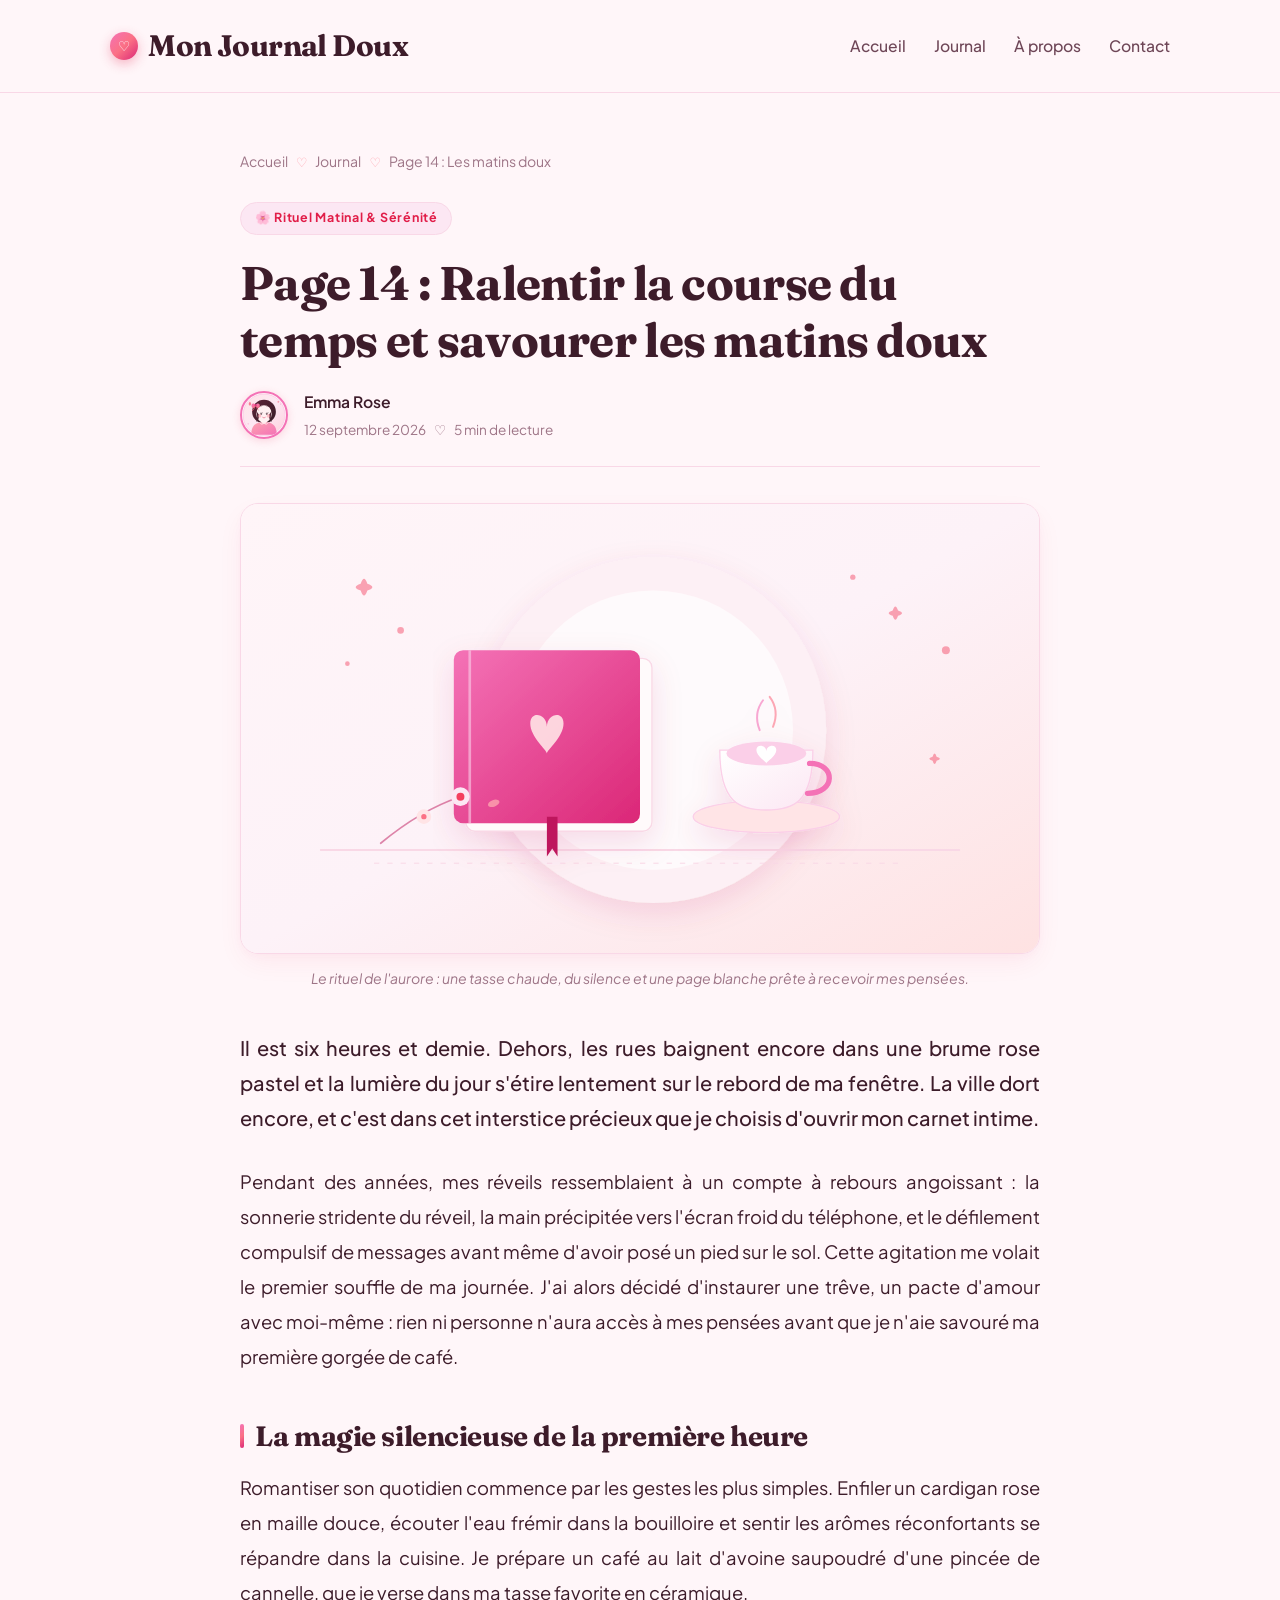
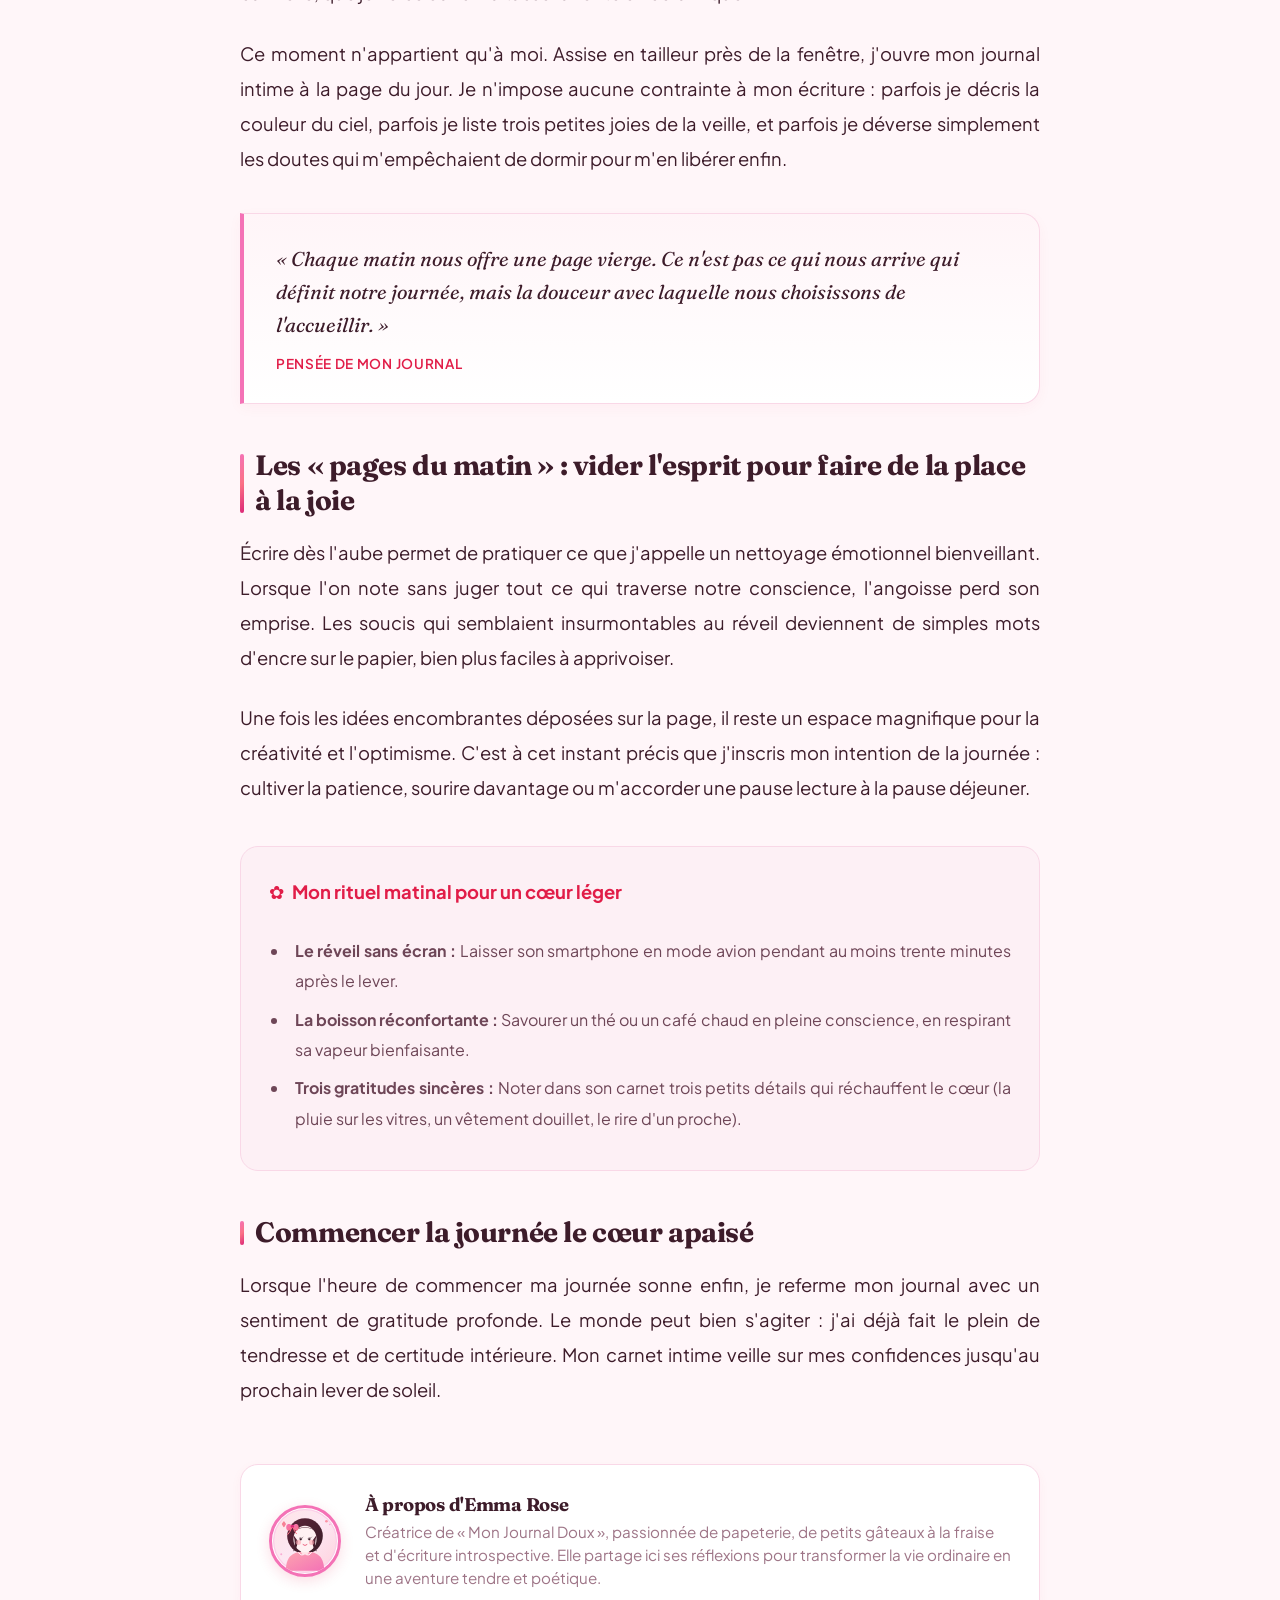
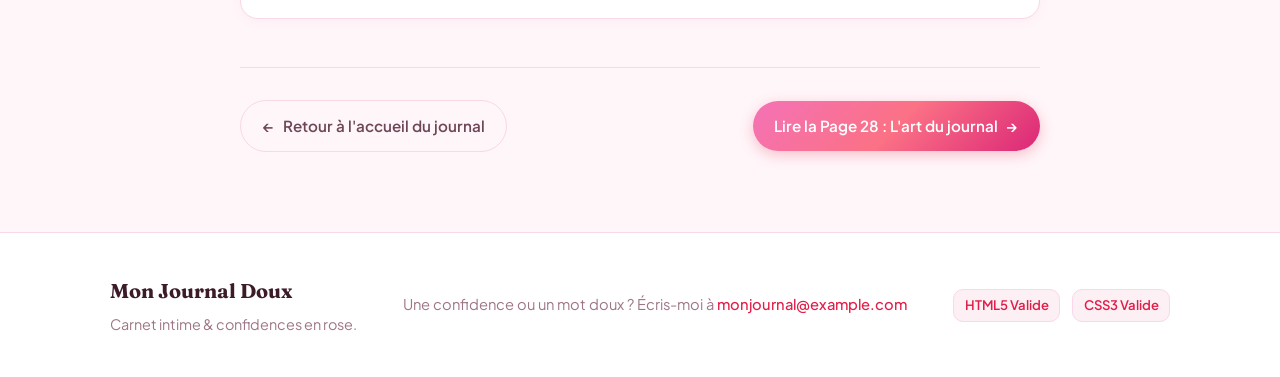
==== pages/article-1.html @ 56c9cb89 "projet-blog diaries" ====
<!DOCTYPE html>
<html lang="fr">

<head>
  <meta charset="UTF-8">
  <meta name="viewport" content="width=device-width, initial-scale=1.0">
  <meta name="description" content="Page 14 de Mon Journal Doux : savourer la quiétude du matin, préparer son latte chaud et prendre le temps d'écrire avant le réveil du monde.">
  <title>Page 14 : Ralentir la course du temps et savourer les matins doux – Mon Journal Doux</title>

  <!-- Google Fonts : Fraunces & Plus Jakarta Sans -->
  <link rel="preconnect" href="https://fonts.googleapis.com">
  <link rel="preconnect" href="https://fonts.gstatic.com" crossorigin>
  <link href="https://fonts.googleapis.com/css2?family=Fraunces:ital,opsz,wght@0,9..144,600;0,9..144,700;1,9..144,400&amp;family=Plus+Jakarta+Sans:wght@400;500;600;700&amp;display=swap" rel="stylesheet">

  <link rel="stylesheet" href="../style.css">
</head>

<body>
  <!-- En-tête -->
  <header class="site-header">
    <div class="header-container">
      <div class="brand">
        <span class="brand-heart" aria-hidden="true">♡</span>
        <p class="site-title"><a href="../index.html">Mon Journal Doux</a></p>
      </div>
      <nav aria-label="Navigation principale">
        <ul>
          <li><a href="../index.html">Accueil</a></li>
          <li><a href="../index.html#articles">Journal</a></li>
          <li><a href="../index.html#manifesto">À propos</a></li>
          <li><a href="../index.html#contact">Contact</a></li>
        </ul>
      </nav>
    </div>
  </header>

  <!-- Contenu de l'article -->
  <main>
    <article class="article-page">
      
      <!-- Fil d'Ariane -->
      <nav class="breadcrumbs" aria-label="Fil d'Ariane">
        <ol>
          <li><a href="../index.html">Accueil</a></li>
          <li><a href="../index.html#articles">Journal</a></li>
          <li aria-current="page">Page 14 : Les matins doux</li>
        </ol>
      </nav>

      <!-- En-tête de l'article -->
      <header class="article-header">
        <span class="article-category">🌸 Rituel Matinal &amp; Sérénité</span>
        <h1>Page 14 : Ralentir la course du temps et savourer les matins doux</h1>
        
        <div class="article-byline">
          <img src="../images/author.svg" alt="Portrait illustré d'Emma, auteure du journal" class="author-thumb" width="48" height="48">
          <div class="byline-info">
            <span class="author-name">Emma Rose</span>
            <div class="article-date-read">
              <time datetime="2026-09-12">12 septembre 2026</time>
              <span aria-hidden="true">♡</span>
              <span>5 min de lecture</span>
            </div>
          </div>
        </div>
      </header>

      <!-- Image mise en avant -->
      <figure class="article-figure">
        <img src="../images/minimalisme.svg" alt="Illustration chaleureuse et girly d'un carnet rose, tasse de café fumant et pétales de fleurs" width="1200" height="675">
        <figcaption>Le rituel de l'aurore : une tasse chaude, du silence et une page blanche prête à recevoir mes pensées.</figcaption>
      </figure>

      <!-- Corps du texte (Formaté en texte justifié avec césures) -->
      <div class="article-text">
        <p class="lead">
          Il est six heures et demie. Dehors, les rues baignent encore dans une brume rose pastel et la lumière du jour s'étire lentement sur le rebord de ma fenêtre. La ville dort encore, et c'est dans cet interstice précieux que je choisis d'ouvrir mon carnet intime.
        </p>

        <p>
          Pendant des années, mes réveils ressemblaient à un compte à rebours angoissant : la sonnerie stridente du réveil, la main précipitée vers l'écran froid du téléphone, et le défilement compulsif de messages avant même d'avoir posé un pied sur le sol. Cette agitation me volait le premier souffle de ma journée. J'ai alors décidé d'instaurer une trêve, un pacte d'amour avec moi-même : rien ni personne n'aura accès à mes pensées avant que je n'aie savouré ma première gorgée de café.
        </p>

        <h2>La magie silencieuse de la première heure</h2>
        <p>
          Romantiser son quotidien commence par les gestes les plus simples. Enfiler un cardigan rose en maille douce, écouter l'eau frémir dans la bouilloire et sentir les arômes réconfortants se répandre dans la cuisine. Je prépare un café au lait d'avoine saupoudré d'une pincée de cannelle, que je verse dans ma tasse favorite en céramique.
        </p>
        <p>
          Ce moment n'appartient qu'à moi. Assise en tailleur près de la fenêtre, j'ouvre mon journal intime à la page du jour. Je n'impose aucune contrainte à mon écriture : parfois je décris la couleur du ciel, parfois je liste trois petites joies de la veille, et parfois je déverse simplement les doutes qui m'empêchaient de dormir pour m'en libérer enfin.
        </p>

        <blockquote>
          <p>« Chaque matin nous offre une page vierge. Ce n'est pas ce qui nous arrive qui définit notre journée, mais la douceur avec laquelle nous choisissons de l'accueillir. »</p>
          <cite>Pensée de mon journal</cite>
        </blockquote>

        <h2>Les « pages du matin » : vider l'esprit pour faire de la place à la joie</h2>
        <p>
          Écrire dès l'aube permet de pratiquer ce que j'appelle un nettoyage émotionnel bienveillant. Lorsque l'on note sans juger tout ce qui traverse notre conscience, l'angoisse perd son emprise. Les soucis qui semblaient insurmontables au réveil deviennent de simples mots d'encre sur le papier, bien plus faciles à apprivoiser.
        </p>
        <p>
          Une fois les idées encombrantes déposées sur la page, il reste un espace magnifique pour la créativité et l'optimisme. C'est à cet instant précis que j'inscris mon intention de la journée : cultiver la patience, sourire davantage ou m'accorder une pause lecture à la pause déjeuner.
        </p>

        <!-- Encart mémo : Mon petit rituel -->
        <div class="callout-box">
          <p class="callout-title">
            <span aria-hidden="true">✿</span> Mon rituel matinal pour un cœur léger
          </p>
          <ul>
            <li><strong>Le réveil sans écran :</strong> Laisser son smartphone en mode avion pendant au moins trente minutes après le lever.</li>
            <li><strong>La boisson réconfortante :</strong> Savourer un thé ou un café chaud en pleine conscience, en respirant sa vapeur bienfaisante.</li>
            <li><strong>Trois gratitudes sincères :</strong> Noter dans son carnet trois petits détails qui réchauffent le cœur (la pluie sur les vitres, un vêtement douillet, le rire d'un proche).</li>
          </ul>
        </div>

        <h2>Commencer la journée le cœur apaisé</h2>
        <p>
          Lorsque l'heure de commencer ma journée sonne enfin, je referme mon journal avec un sentiment de gratitude profonde. Le monde peut bien s'agiter : j'ai déjà fait le plein de tendresse et de certitude intérieure. Mon carnet intime veille sur mes confidences jusqu'au prochain lever de soleil.
        </p>
      </div>

      <!-- Carte auteur -->
      <div class="author-card">
        <img src="../images/author.svg" alt="Emma Rose" class="author-card-avatar" width="72" height="72">
        <div class="author-card-info">
          <h3>À propos d'Emma Rose</h3>
          <p>Créatrice de « Mon Journal Doux », passionnée de papeterie, de petits gâteaux à la fraise et d'écriture introspective. Elle partage ici ses réflexions pour transformer la vie ordinaire en une aventure tendre et poétique.</p>
        </div>
      </div>

      <!-- Navigation entre articles -->
      <nav class="article-nav" aria-label="Navigation entre articles">
        <a href="../index.html" class="nav-button nav-button-outline">
          <span aria-hidden="true">←</span>
          <span>Retour à l'accueil du journal</span>
        </a>
        <a href="article-2.html" class="nav-button nav-button-primary">
          <span>Lire la Page 28 : L'art du journal</span>
          <span aria-hidden="true">→</span>
        </a>
      </nav>

    </article>
  </main>

  <!-- Pied de page -->
  <footer class="site-footer">
    <div class="footer-container">
      <div class="footer-brand">
        <p class="footer-title">Mon Journal Doux</p>
        <p class="footer-desc">Carnet intime &amp; confidences en rose.</p>
      </div>
      <div class="footer-contact">
        <p>Une confidence ou un mot doux ? Écris-moi à <a href="mailto:monjournal@example.com">monjournal@example.com</a></p>
      </div>
      <div class="footer-badges">
        <span class="w3c-badge">HTML5 Valide</span>
        <span class="w3c-badge">CSS3 Valide</span>
      </div>
    </div>
  </footer>
</body>

</html>
---- style.css ----
/* ==========================================================================
   Mon Journal Doux – Blog & Carnet Intime Girly (Édition Pink & Coquette)
   Feuille de styles principale - Conforme W3C & Responsive Design
   ========================================================================== */

/* ===== Variables globales : Palette Girly & Nuances de Rose ===== */
:root {
  /* Nuances de rose féeriques et chaleureuses */
  --bg-primary: #fff6f9;         /* Lait fraise crémeux / rose poudré ultra-doux */
  --bg-surface: #ffffff;         /* Blanc pur soyeux */
  --bg-subtle: #fdf0f5;          /* Rose pastel pour encarts et fonds doux */
  --bg-hover: #fff1f5;
  
  --ink-primary: #3d1c2a;        /* Rose cacao profond & chaleureux (contraste optimal) */
  --ink-secondary: #6e4657;      /* Bois de rose feutré pour la lecture */
  --ink-muted: #9e7587;          /* Teinte poudrée pour les dates et métadonnées */

  --accent-pink: #ec4899;        /* Rose bonbon lumineux */
  --accent-rose: #e11d48;        /* Rose framboise raffiné */
  --accent-soft-pink: #f472b6;   /* Rose pastel vif */
  --accent-blush: #fce7f3;       /* Blush poudré pour badges et tags */
  --accent-candy: #fda4af;       /* Pêche rosée délicate */
  --accent-berry: #be185d;       /* Rose cerise profond */

  --border-light: #f9d8e7;       /* Bordure rose pastel délicate */
  --border-focus: #f472b6;       /* Bordure de focus accessible */

  /* Dégradés Girly signature */
  --gradient-accent: linear-gradient(135deg, #f472b6 0%, #fb7185 50%, #db2777 100%);
  --gradient-badge: linear-gradient(135deg, #fff1f2 0%, #fdf2f8 50%, #fce7f3 100%);
  --gradient-quote: linear-gradient(180deg, #fff5f8 0%, #ffffff 100%);

  /* Typographie (Google Fonts) */
  --font-title: "Fraunces", Georgia, "Times New Roman", serif;
  --font-body: "Plus Jakarta Sans", system-ui, -apple-system, "Segoe UI", Roboto, sans-serif;

  /* Formes et rondeurs douces */
  --radius-sm: 10px;
  --radius-md: 18px;
  --radius-lg: 24px;
  --radius-full: 9999px;

  /* Ombres rosées réconfortantes */
  --shadow-sm: 0 3px 12px rgba(225, 29, 72, 0.04);
  --shadow-card: 0 10px 28px -4px rgba(225, 29, 72, 0.07), 0 3px 10px -2px rgba(236, 72, 153, 0.04);
  --shadow-hover: 0 18px 38px -6px rgba(225, 29, 72, 0.14), 0 6px 16px -2px rgba(236, 72, 153, 0.08);

  /* Transitions */
  --transition-fast: 0.2s ease;
  --transition-smooth: 0.3s cubic-bezier(0.16, 1, 0.3, 1);
}

/* ===== Réinitialisation moderne ===== */
*,
*::before,
*::after {
  box-sizing: border-box;
  margin: 0;
  padding: 0;
}

html {
  scroll-behavior: smooth;
  -webkit-text-size-adjust: 100%;
}

body {
  background-color: var(--bg-primary);
  color: var(--ink-secondary);
  font-family: var(--font-body);
  font-size: 1.0625rem;
  line-height: 1.75;
  font-weight: 400;
  min-height: 100vh;
  display: flex;
  flex-direction: column;
}

img {
  max-width: 100%;
  height: auto;
  display: block;
}

a {
  color: var(--accent-rose);
  text-decoration: none;
  transition: color var(--transition-fast), border-color var(--transition-fast);
}

a:hover {
  color: var(--accent-berry);
}

a:focus-visible,
button:focus-visible {
  outline: 3px solid var(--border-focus);
  outline-offset: 3px;
  border-radius: 6px;
}

h1,
h2,
h3,
h4 {
  color: var(--ink-primary);
  font-family: var(--font-title);
  font-weight: 700;
  line-height: 1.25;
  letter-spacing: -0.015em;
}

/* ===== En-tête du site (Girly & Coquet) ===== */
.site-header {
  background: rgba(255, 246, 249, 0.94);
  backdrop-filter: blur(10px);
  -webkit-backdrop-filter: blur(10px);
  border-bottom: 1px solid var(--border-light);
  position: sticky;
  top: 0;
  z-index: 100;
  transition: background-color var(--transition-fast);
}

.header-container {
  max-width: 1140px;
  margin: 0 auto;
  padding: 1.25rem 1.25rem;
  display: flex;
  flex-wrap: wrap;
  align-items: center;
  justify-content: space-between;
  gap: 1rem;
}

.brand {
  display: flex;
  align-items: center;
  gap: 0.65rem;
  text-decoration: none;
}

.brand-heart {
  display: inline-flex;
  align-items: center;
  justify-content: center;
  width: 28px;
  height: 28px;
  border-radius: var(--radius-full);
  background: var(--gradient-accent);
  color: #ffffff;
  font-size: 0.85rem;
  box-shadow: 0 4px 12px rgba(225, 29, 72, 0.3);
}

.site-title {
  font-family: var(--font-title);
  font-size: 1.65rem;
  font-weight: 700;
  color: var(--ink-primary);
  letter-spacing: -0.02em;
}

.site-title a {
  color: var(--ink-primary);
  text-decoration: none;
}

.site-header nav ul {
  list-style: none;
  display: flex;
  align-items: center;
  gap: 1.75rem;
}

.site-header nav a {
  color: var(--ink-secondary);
  font-size: 0.98rem;
  font-weight: 500;
  padding: 0.35rem 0;
  position: relative;
  transition: color var(--transition-fast);
}

.site-header nav a::after {
  content: "";
  position: absolute;
  bottom: 0;
  left: 0;
  width: 0;
  height: 2px;
  background: var(--gradient-accent);
  border-radius: 2px;
  transition: width var(--transition-smooth);
}

.site-header nav a:hover {
  color: var(--accent-rose);
}

.site-header nav a:hover::after,
.site-header nav a.active::after {
  width: 100%;
}

.site-header nav a.active {
  color: var(--accent-rose);
  font-weight: 600;
}

/* ===== Conteneur principal ===== */
main {
  flex: 1;
  max-width: 1140px;
  width: 100%;
  margin: 0 auto;
  padding: 2.5rem 1.25rem 4rem;
}

/* ===== Section Hero / Intro (Journal intime) ===== */
.intro {
  max-width: 48rem;
  margin: 0 auto 3.5rem 0;
}

.intro-tag {
  display: inline-flex;
  align-items: center;
  gap: 0.45rem;
  background: var(--gradient-badge);
  border: 1px solid var(--border-light);
  color: var(--accent-rose);
  font-size: 0.82rem;
  font-weight: 600;
  letter-spacing: 0.06em;
  padding: 0.35rem 0.95rem;
  border-radius: var(--radius-full);
  margin-bottom: 1.25rem;
}

.intro h1 {
  font-size: clamp(2.2rem, 4.6vw, 3.4rem);
  color: var(--ink-primary);
  margin-bottom: 1.1rem;
  line-height: 1.18;
}

.intro p {
  color: var(--ink-secondary);
  font-size: clamp(1.05rem, 2vw, 1.25rem);
  line-height: 1.65;
  max-width: 42rem;
}

/* ===== Section Liste d'articles (Grille responsive) ===== */
.section-header {
  display: flex;
  align-items: baseline;
  justify-content: space-between;
  border-bottom: 1px solid var(--border-light);
  padding-bottom: 0.85rem;
  margin-bottom: 2.25rem;
}

.section-header h2 {
  font-size: 1.45rem;
  color: var(--ink-primary);
}

.section-count {
  font-size: 0.9rem;
  color: var(--ink-muted);
  font-weight: 500;
}

/* Grille mobile (1 colonne par défaut) */
.articles-grid {
  display: grid;
  grid-template-columns: 1fr;
  gap: 2.25rem;
}

/* Carte de journal intime */
.card {
  background: var(--bg-surface);
  border: 1px solid var(--border-light);
  border-radius: var(--radius-md);
  overflow: hidden;
  box-shadow: var(--shadow-card);
  display: flex;
  flex-direction: column;
  transition: transform var(--transition-smooth), box-shadow var(--transition-smooth), border-color var(--transition-smooth);
}

.card:hover {
  transform: translateY(-5px);
  box-shadow: var(--shadow-hover);
  border-color: #f472b6;
}

.card-media {
  position: relative;
  overflow: hidden;
  background: var(--bg-subtle);
}

.card-media img {
  width: 100%;
  aspect-ratio: 16 / 9;
  object-fit: cover;
  transition: transform 0.5s ease;
}

.card:hover .card-media img {
  transform: scale(1.03);
}

.card-badge {
  position: absolute;
  top: 1rem;
  left: 1rem;
  background: rgba(255, 255, 255, 0.94);
  backdrop-filter: blur(6px);
  -webkit-backdrop-filter: blur(6px);
  color: var(--accent-rose);
  border: 1px solid var(--border-light);
  font-size: 0.75rem;
  font-weight: 700;
  letter-spacing: 0.05em;
  padding: 0.28rem 0.75rem;
  border-radius: var(--radius-full);
  box-shadow: 0 2px 8px rgba(225, 29, 72, 0.08);
}

.card-body {
  padding: 1.6rem;
  display: flex;
  flex-direction: column;
  flex: 1;
}

.card-meta {
  display: flex;
  align-items: center;
  gap: 0.75rem;
  font-size: 0.85rem;
  color: var(--ink-muted);
  margin-bottom: 0.85rem;
}

.meta-separator {
  color: var(--accent-candy);
}

.card-title {
  font-size: 1.35rem;
  margin-bottom: 0.75rem;
  line-height: 1.3;
}

.card-title a {
  color: var(--ink-primary);
  text-decoration: none;
}

.card-title a:hover {
  color: var(--accent-rose);
}

.card-excerpt {
  color: var(--ink-secondary);
  font-size: 0.98rem;
  line-height: 1.65;
  margin-bottom: 1.5rem;
}

.card-footer {
  margin-top: auto;
  padding-top: 1rem;
  border-top: 1px dashed var(--border-light);
  display: flex;
  align-items: center;
  justify-content: space-between;
}

.read-more {
  display: inline-flex;
  align-items: center;
  gap: 0.45rem;
  font-weight: 600;
  font-size: 0.95rem;
  color: var(--accent-rose);
  text-decoration: none;
}

.read-more-arrow {
  display: inline-block;
  transition: transform var(--transition-smooth);
}

.card:hover .read-more-arrow {
  transform: translateX(5px);
}

.read-more:hover {
  color: var(--accent-berry);
}

/* ===== Encart "Philosophie du journal intime" ===== */
.blog-manifesto {
  margin-top: 4.5rem;
  padding: 2.5rem;
  background: var(--gradient-badge);
  border: 1px solid var(--border-light);
  border-radius: var(--radius-lg);
  box-shadow: var(--shadow-sm);
  position: relative;
  overflow: hidden;
}

.blog-manifesto::before {
  content: "♡";
  position: absolute;
  top: -15px;
  right: 15px;
  font-size: 7rem;
  color: var(--accent-pink);
  opacity: 0.08;
  pointer-events: none;
}

.manifesto-content {
  max-width: 44rem;
}

.manifesto-title {
  font-size: 1.5rem;
  color: var(--ink-primary);
  margin-bottom: 0.75rem;
  display: flex;
  align-items: center;
  gap: 0.5rem;
}

.manifesto-text {
  font-size: 1.05rem;
  color: var(--ink-secondary);
  line-height: 1.7;
}

/* ==========================================================================
   Page d'Article / Entrée de Journal (Contrainte : TEXTE JUSTIFIÉ, IMAGES)
   ========================================================================== */

.article-page {
  max-width: 780px;
  margin: 0 auto;
}

/* Fil d'ariane */
.breadcrumbs {
  margin-bottom: 1.75rem;
}

.breadcrumbs ol {
  list-style: none;
  display: flex;
  flex-wrap: wrap;
  align-items: center;
  gap: 0.5rem;
  font-size: 0.88rem;
  color: var(--ink-muted);
}

.breadcrumbs a {
  color: var(--ink-muted);
}

.breadcrumbs a:hover {
  color: var(--accent-rose);
}

.breadcrumbs li + li::before {
  content: "♡";
  margin-right: 0.5rem;
  color: var(--accent-candy);
  font-size: 0.8rem;
}

/* En-tête de l'entrée de journal */
.article-header {
  margin-bottom: 2.25rem;
}

.article-category {
  display: inline-block;
  background: var(--accent-blush);
  color: var(--accent-rose);
  border: 1px solid var(--border-light);
  font-size: 0.78rem;
  font-weight: 700;
  letter-spacing: 0.06em;
  padding: 0.3rem 0.85rem;
  border-radius: var(--radius-full);
  margin-bottom: 1.25rem;
}

.article-header h1 {
  font-size: clamp(2.1rem, 4.2vw, 2.95rem);
  color: var(--ink-primary);
  line-height: 1.2;
  margin-bottom: 1.25rem;
}

.article-byline {
  display: flex;
  align-items: center;
  gap: 1rem;
  padding-bottom: 1.5rem;
  border-bottom: 1px solid var(--border-light);
}

.author-thumb {
  width: 48px;
  height: 48px;
  border-radius: var(--radius-full);
  border: 2px solid var(--accent-soft-pink);
  flex-shrink: 0;
  box-shadow: 0 2px 8px rgba(225, 29, 72, 0.15);
}

.byline-info {
  display: flex;
  flex-direction: column;
  gap: 0.15rem;
}

.author-name {
  font-weight: 600;
  font-size: 0.98rem;
  color: var(--ink-primary);
}

.article-date-read {
  font-size: 0.85rem;
  color: var(--ink-muted);
  display: flex;
  flex-wrap: wrap;
  gap: 0.5rem;
}

/* Image principale de l'article */
.article-figure {
  margin: 0 0 2.5rem;
}

.article-figure img {
  width: 100%;
  border-radius: var(--radius-md);
  box-shadow: var(--shadow-card);
  border: 1px solid var(--border-light);
}

.article-figure figcaption {
  font-size: 0.88rem;
  color: var(--ink-muted);
  font-style: italic;
  margin-top: 0.75rem;
  text-align: center;
}

/* ==========================================================================
   Corps du texte (Contrainte : TEXTE JUSTIFIÉ, HYPHÉNES)
   ========================================================================== */
.article-text {
  text-align: justify;
  text-justify: inter-word;
  hyphens: auto;
  -webkit-hyphens: auto;
  font-size: 1.125rem;
  line-height: 1.85;
  color: var(--ink-primary);
}

.article-text p {
  margin-bottom: 1.6rem;
}

.article-text .lead {
  font-size: 1.25rem;
  line-height: 1.75;
  color: var(--ink-primary);
  font-weight: 500;
  margin-bottom: 1.85rem;
}

.article-text h2 {
  font-size: 1.75rem;
  color: var(--ink-primary);
  margin-top: 2.75rem;
  margin-bottom: 1.1rem;
  text-align: left;
  position: relative;
  padding-left: 0.95rem;
}

.article-text h2::before {
  content: "";
  position: absolute;
  left: 0;
  top: 0.2em;
  bottom: 0.2em;
  width: 4px;
  background: var(--gradient-accent);
  border-radius: 4px;
}

.article-text h3 {
  font-size: 1.35rem;
  color: var(--accent-rose);
  margin-top: 2rem;
  margin-bottom: 0.85rem;
  text-align: left;
}

/* Citation stylisée (Confidences du carnet) */
.article-text blockquote {
  margin: 2.25rem 0;
  padding: 1.75rem 2rem;
  background: var(--gradient-quote);
  border-left: 4px solid var(--accent-soft-pink);
  border-right: 1px solid var(--border-light);
  border-top: 1px solid var(--border-light);
  border-bottom: 1px solid var(--border-light);
  border-radius: 0 var(--radius-md) var(--radius-md) 0;
  color: var(--ink-primary);
  font-family: var(--font-title);
  font-style: italic;
  font-size: 1.25rem;
  line-height: 1.65;
  position: relative;
  box-shadow: 0 4px 14px rgba(225, 29, 72, 0.04);
}

.article-text blockquote p {
  margin: 0;
  text-align: left;
}

.article-text blockquote cite {
  display: block;
  font-family: var(--font-body);
  font-style: normal;
  font-size: 0.85rem;
  font-weight: 600;
  color: var(--accent-rose);
  margin-top: 0.75rem;
  letter-spacing: 0.05em;
  text-transform: uppercase;
}

/* Listes dans le texte */
.article-text ul,
.article-text ol {
  margin: 1.25rem 0 1.75rem 1.75rem;
}

.article-text li {
  margin-bottom: 0.65rem;
  padding-left: 0.35rem;
}

/* Encart rituel / Le conseil de mon carnet */
.callout-box {
  background: var(--bg-subtle);
  border: 1px solid var(--border-light);
  border-radius: var(--radius-md);
  padding: 1.75rem;
  margin: 2.5rem 0;
  position: relative;
}

.callout-title {
  font-size: 1.15rem;
  color: var(--accent-rose);
  font-weight: 700;
  margin-bottom: 0.85rem;
  display: flex;
  align-items: center;
  gap: 0.5rem;
}

.callout-box ul {
  margin: 0 0 0 1.25rem;
}

.callout-box li {
  font-size: 1rem;
  margin-bottom: 0.5rem;
  color: var(--ink-secondary);
}

/* Carte auteur de fin d'article */
.author-card {
  margin-top: 3.5rem;
  padding: 1.75rem;
  background: var(--bg-surface);
  border: 1px solid var(--border-light);
  border-radius: var(--radius-md);
  display: flex;
  align-items: center;
  gap: 1.5rem;
  box-shadow: var(--shadow-sm);
}

.author-card-avatar {
  width: 72px;
  height: 72px;
  border-radius: var(--radius-full);
  border: 3px solid var(--accent-soft-pink);
  flex-shrink: 0;
  box-shadow: 0 4px 14px rgba(225, 29, 72, 0.15);
}

.author-card-info h3 {
  font-size: 1.15rem;
  margin-bottom: 0.35rem;
}

.author-card-info p {
  font-size: 0.95rem;
  color: var(--ink-muted);
  line-height: 1.5;
  margin: 0;
}

/* Navigation entre articles */
.article-nav {
  margin-top: 3rem;
  padding-top: 2rem;
  border-top: 1px solid var(--border-light);
  display: flex;
  flex-wrap: wrap;
  justify-content: space-between;
  align-items: center;
  gap: 1rem;
}

.nav-button {
  display: inline-flex;
  align-items: center;
  gap: 0.5rem;
  padding: 0.75rem 1.35rem;
  border-radius: var(--radius-full);
  font-size: 0.95rem;
  font-weight: 600;
  transition: all var(--transition-fast);
}

.nav-button-primary {
  background: var(--gradient-accent);
  color: #ffffff;
  box-shadow: 0 4px 14px rgba(225, 29, 72, 0.25);
}

.nav-button-primary:hover {
  color: #ffffff;
  transform: translateY(-2px);
  box-shadow: 0 6px 20px rgba(225, 29, 72, 0.35);
}

.nav-button-outline {
  background: transparent;
  color: var(--ink-secondary);
  border: 1px solid var(--border-light);
}

.nav-button-outline:hover {
  background: var(--bg-subtle);
  color: var(--accent-rose);
  border-color: #f472b6;
}

/* ===== Pied de page ===== */
.site-footer {
  background: var(--bg-surface);
  border-top: 1px solid var(--border-light);
  margin-top: auto;
}

.footer-container {
  max-width: 1140px;
  margin: 0 auto;
  padding: 2.5rem 1.25rem;
  display: flex;
  flex-wrap: wrap;
  justify-content: space-between;
  align-items: center;
  gap: 1.5rem;
}

.footer-brand {
  display: flex;
  flex-direction: column;
  gap: 0.25rem;
}

.footer-title {
  font-family: var(--font-title);
  font-size: 1.25rem;
  font-weight: 700;
  color: var(--ink-primary);
}

.footer-desc {
  font-size: 0.9rem;
  color: var(--ink-muted);
}

.footer-contact {
  font-size: 0.92rem;
  color: var(--ink-muted);
}

.footer-contact a {
  color: var(--accent-rose);
  font-weight: 500;
}

.footer-contact a:hover {
  text-decoration: underline;
}

.footer-badges {
  font-size: 0.82rem;
  color: var(--ink-muted);
  display: flex;
  gap: 0.75rem;
}

.w3c-badge {
  display: inline-flex;
  align-items: center;
  gap: 0.35rem;
  padding: 0.25rem 0.65rem;
  border: 1px solid var(--border-light);
  border-radius: var(--radius-sm);
  background: var(--bg-subtle);
  color: var(--accent-rose);
  font-weight: 600;
}

/* ==========================================================================
   Responsive Design (Contrainte : Mobile, Tablette, Desktop obligatoires)
   ========================================================================== */

/* ===== Paliers Tablette : 600px et plus ===== */
@media (min-width: 600px) {
  .header-container,
  main,
  .footer-container {
    padding-left: 2rem;
    padding-right: 2rem;
  }

  /* Grille à 2 colonnes sur tablette */
  .articles-grid {
    grid-template-columns: repeat(2, 1fr);
    gap: 2rem;
  }

  .site-title {
    font-size: 1.85rem;
  }

  .blog-manifesto {
    padding: 3rem;
  }
}

/* ===== Paliers Desktop : 1024px et plus ===== */
@media (min-width: 1024px) {
  .header-container,
  main,
  .footer-container {
    padding-left: 2.5rem;
    padding-right: 2.5rem;
  }

  main {
    padding-top: 3.5rem;
    padding-bottom: 5rem;
  }

  /* Grille à 3 colonnes sur grand écran */
  .articles-grid {
    grid-template-columns: repeat(3, 1fr);
    gap: 2.25rem;
  }

  .card-title {
    font-size: 1.45rem;
  }

  .article-page {
    max-width: 800px;
  }

  .article-text {
    font-size: 1.15rem;
    line-height: 1.9;
  }
}

/* ===== Préférence de réduction des animations ===== */
@media (prefers-reduced-motion: reduce) {
  *,
  *::before,
  *::after {
    animation-duration: 0.01ms !important;
    animation-iteration-count: 1 !important;
    transition-duration: 0.01ms !important;
    scroll-behavior: auto !important;
  }
}
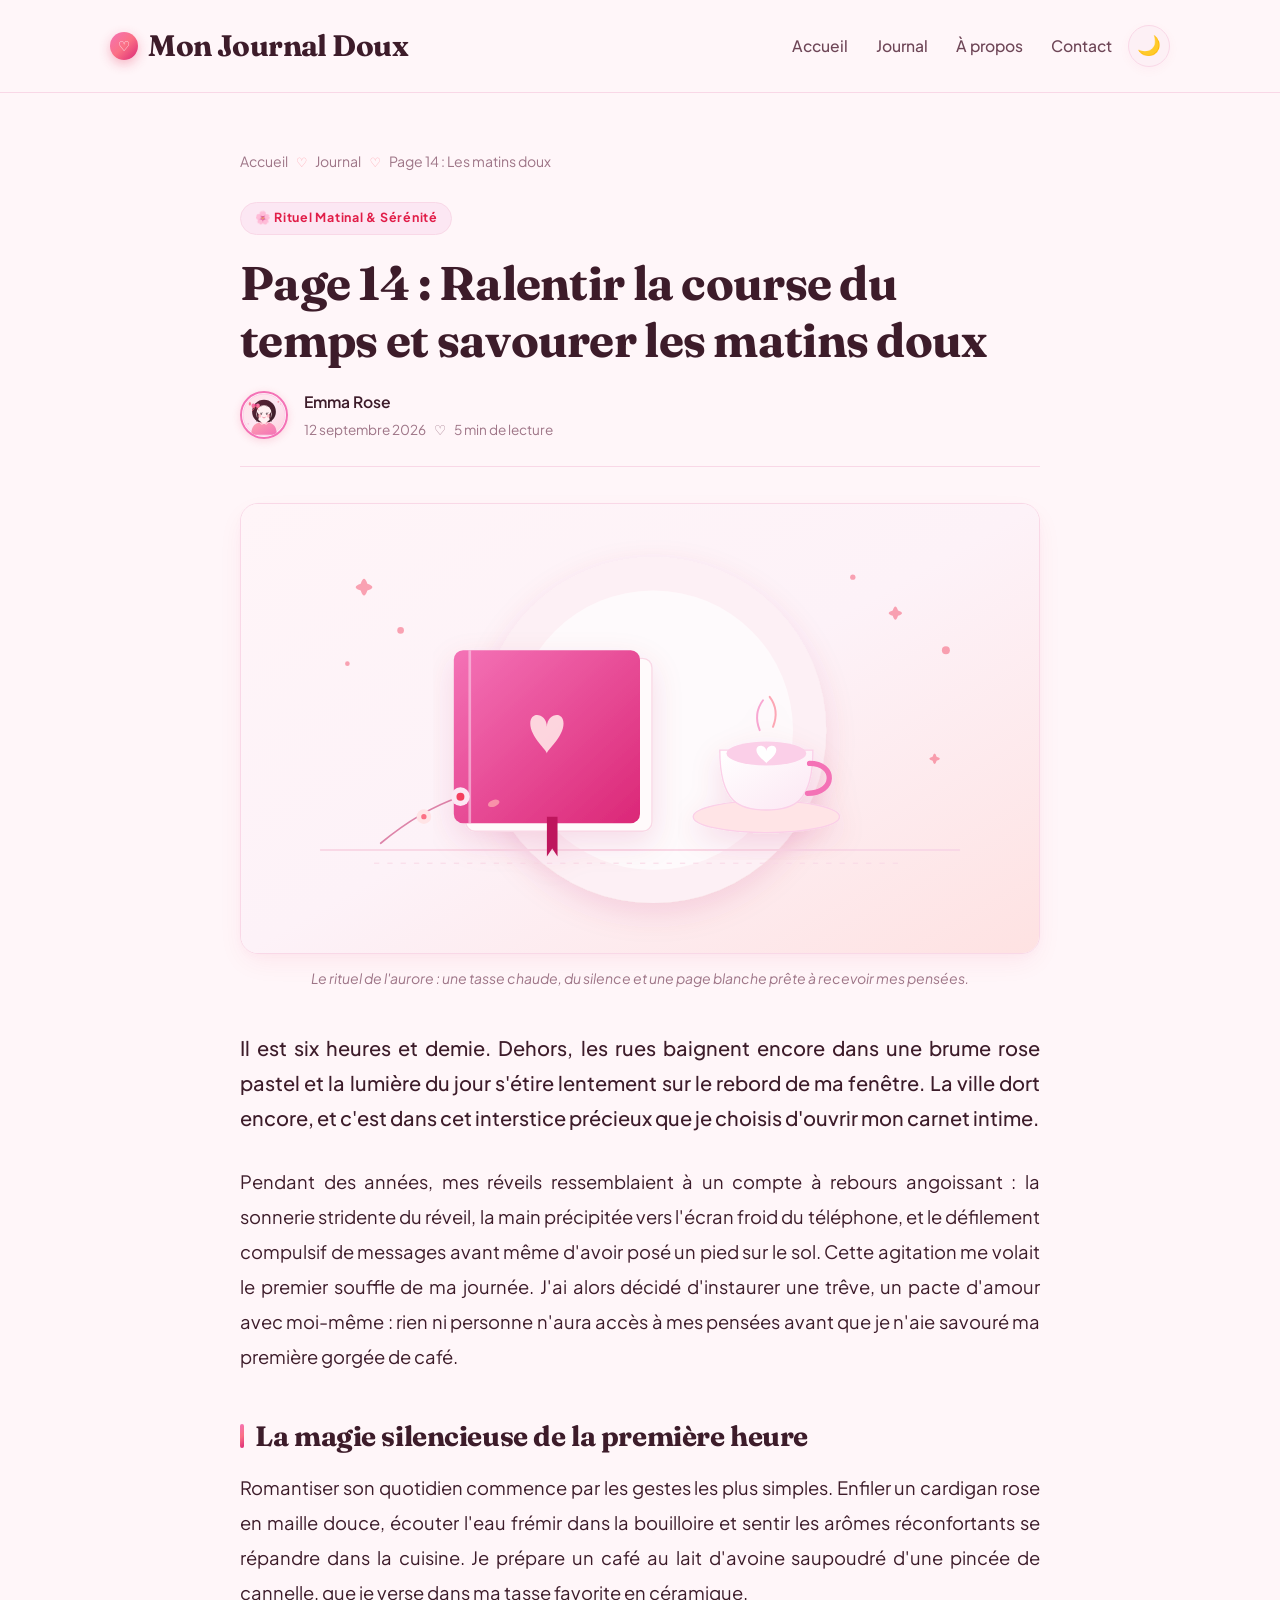
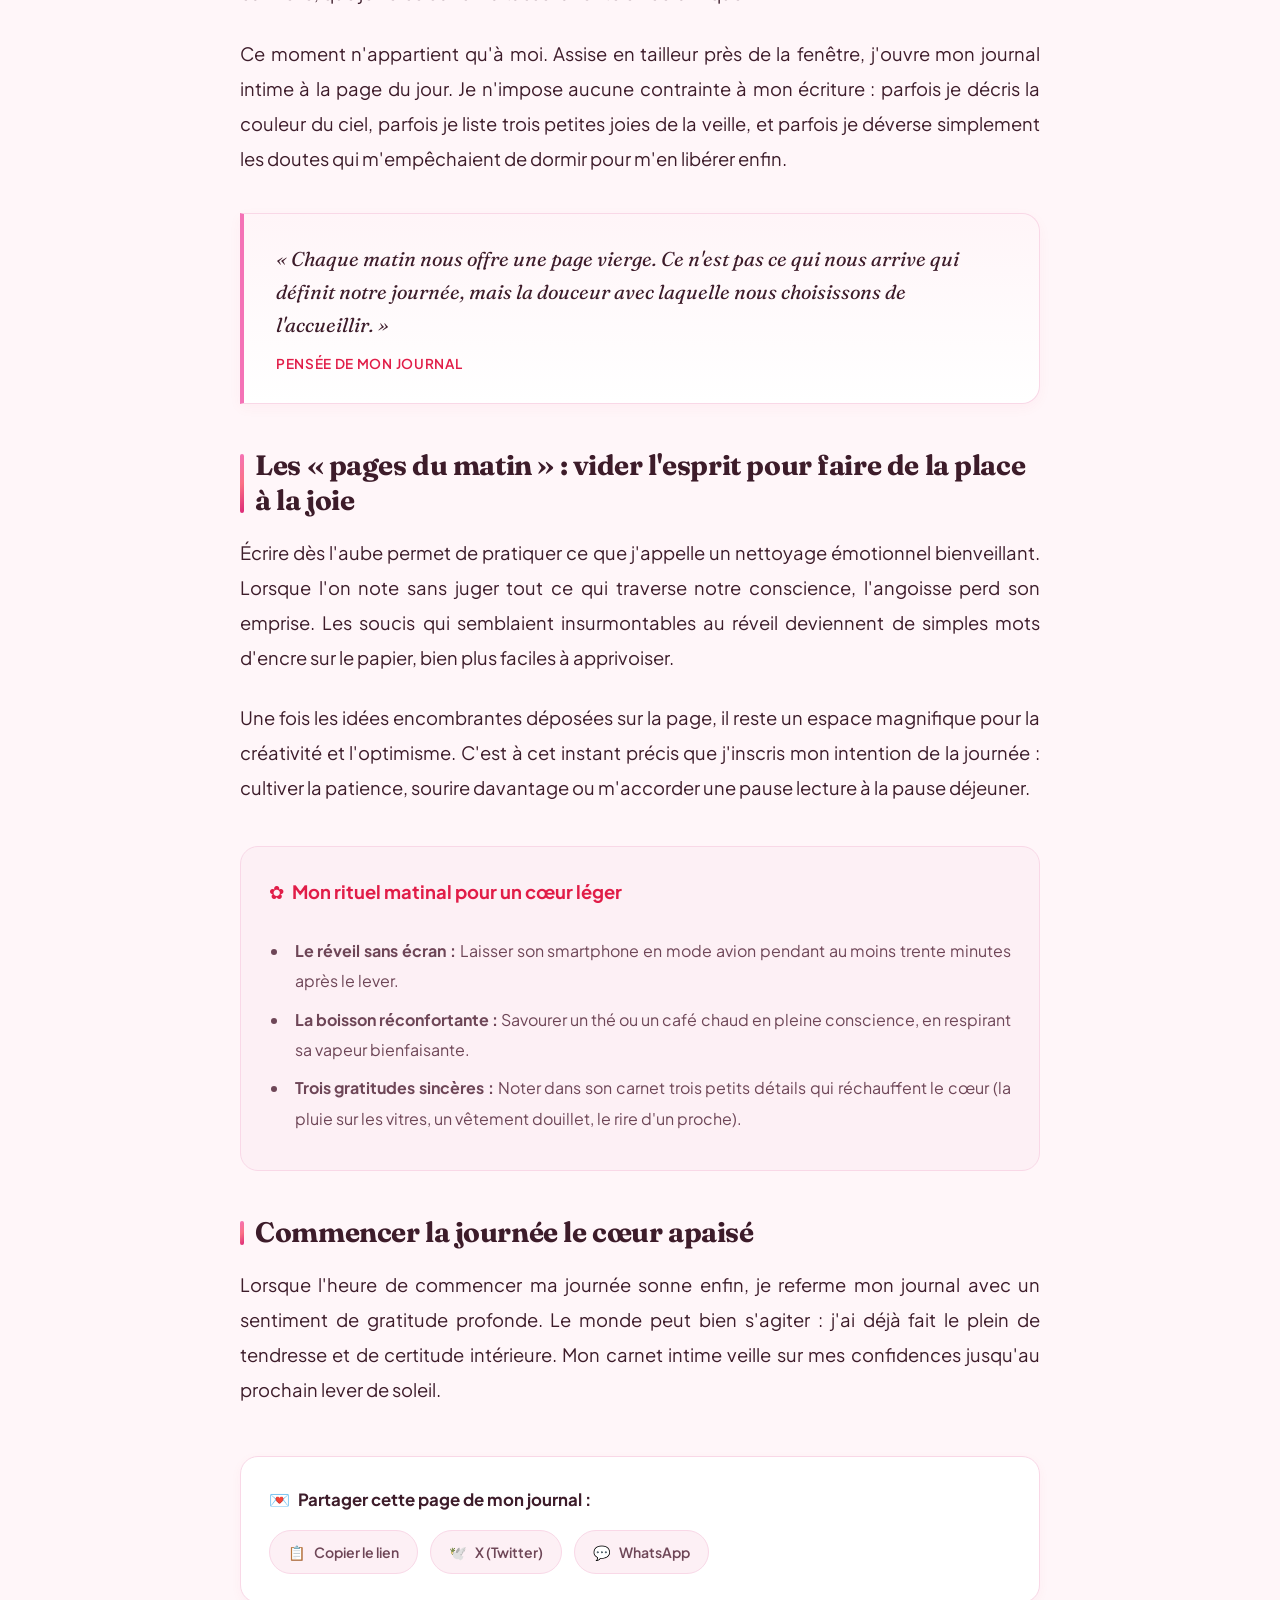
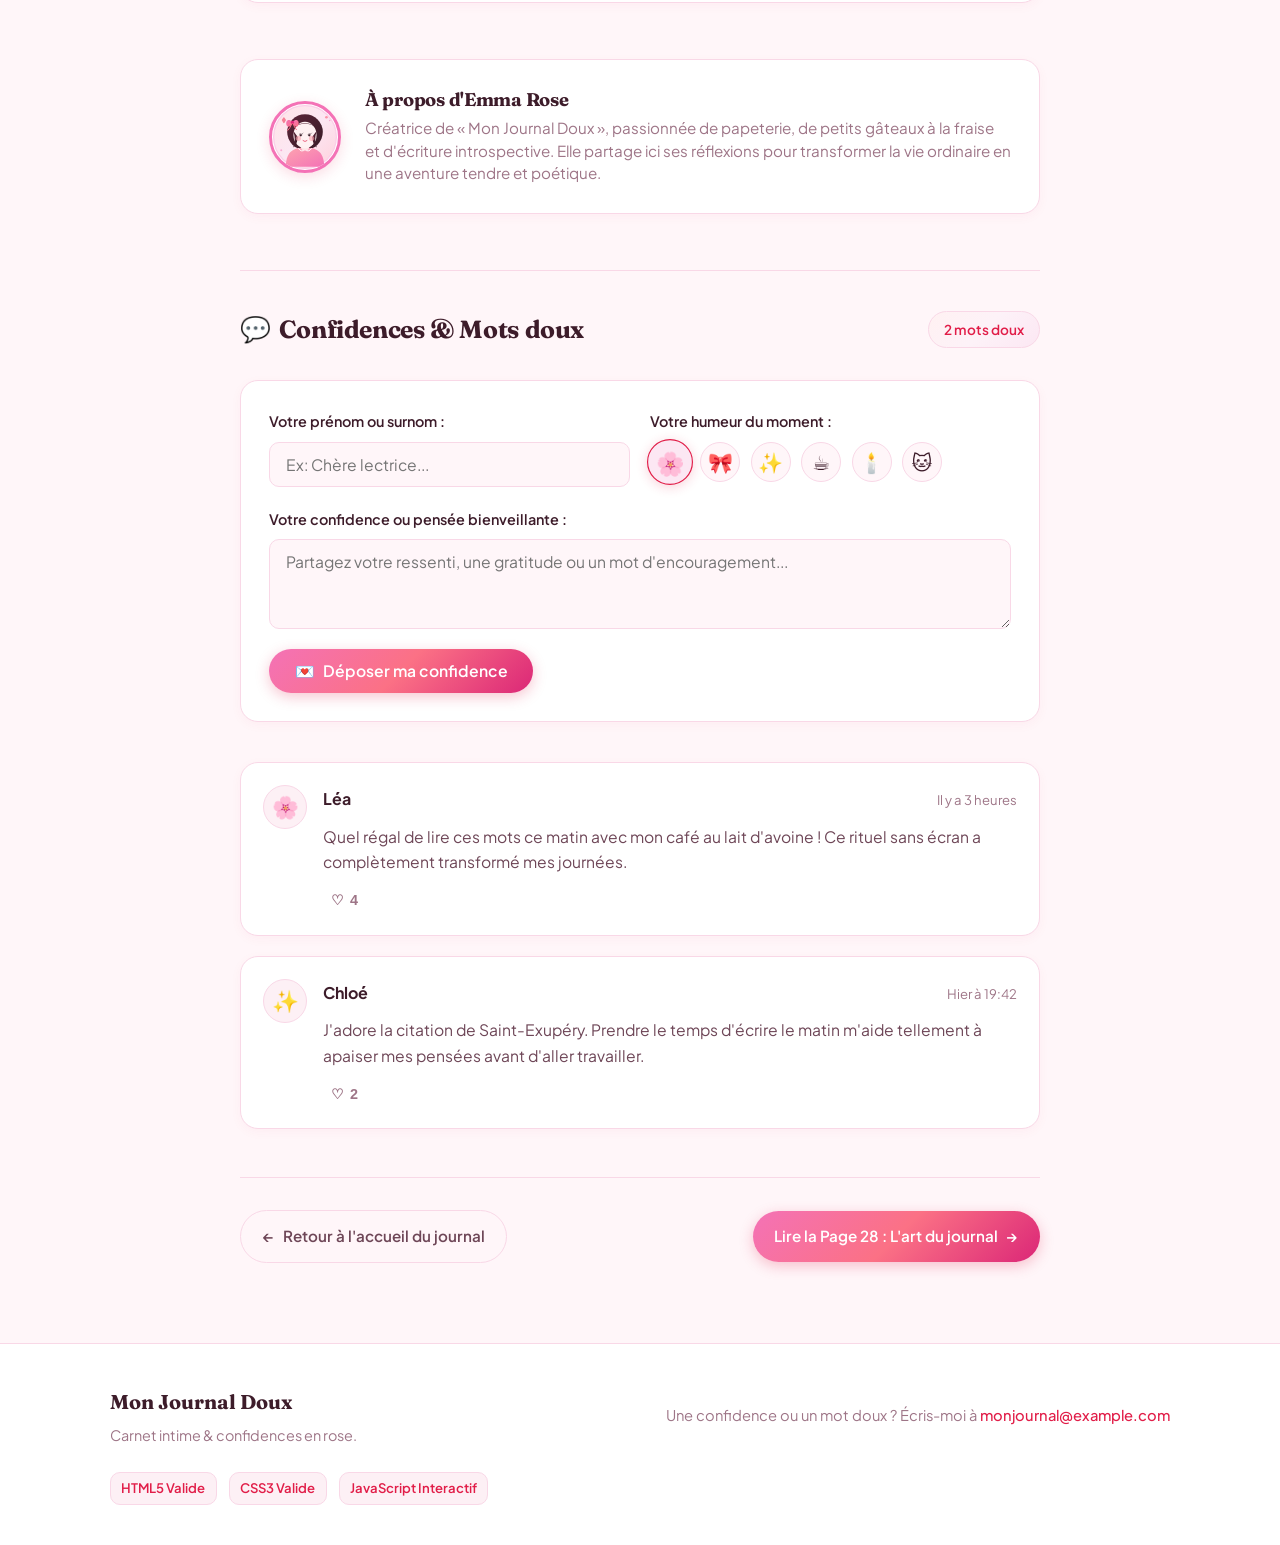
==== commit fd3a0893: "Add code script.js" ====
--- a/pages/article-1.html
+++ b/pages/article-1.html
@@ -7,12 +7,25 @@
   <meta name="description" content="Page 14 de Mon Journal Doux : savourer la quiétude du matin, préparer son latte chaud et prendre le temps d'écrire avant le réveil du monde.">
   <title>Page 14 : Ralentir la course du temps et savourer les matins doux – Mon Journal Doux</title>
 
+  <!-- Script anti-flash pour le mode sombre -->
+  <script>
+    (function () {
+      try {
+        var saved = localStorage.getItem('mon-journal-theme');
+        if (saved === 'dark' || (!saved && window.matchMedia('(prefers-color-scheme: dark)').matches)) {
+          document.documentElement.setAttribute('data-theme', 'dark');
+        }
+      } catch (e) {}
+    })();
+  </script>
+
   <!-- Google Fonts : Fraunces & Plus Jakarta Sans -->
   <link rel="preconnect" href="https://fonts.googleapis.com">
   <link rel="preconnect" href="https://fonts.gstatic.com" crossorigin>
   <link href="https://fonts.googleapis.com/css2?family=Fraunces:ital,opsz,wght@0,9..144,600;0,9..144,700;1,9..144,400&amp;family=Plus+Jakarta+Sans:wght@400;500;600;700&amp;display=swap" rel="stylesheet">
 
   <link rel="stylesheet" href="../style.css">
+  <script src="../script.js" defer></script>
 </head>
 
 <body>
@@ -23,14 +36,22 @@
         <span class="brand-heart" aria-hidden="true">♡</span>
         <p class="site-title"><a href="../index.html">Mon Journal Doux</a></p>
       </div>
-      <nav aria-label="Navigation principale">
-        <ul>
-          <li><a href="../index.html">Accueil</a></li>
-          <li><a href="../index.html#articles">Journal</a></li>
-          <li><a href="../index.html#manifesto">À propos</a></li>
-          <li><a href="../index.html#contact">Contact</a></li>
-        </ul>
-      </nav>
+
+      <div class="header-actions">
+        <nav aria-label="Navigation principale">
+          <ul>
+            <li><a href="../index.html">Accueil</a></li>
+            <li><a href="../index.html#articles">Journal</a></li>
+            <li><a href="../index.html#manifesto">À propos</a></li>
+            <li><a href="../index.html#contact">Contact</a></li>
+          </ul>
+        </nav>
+
+        <!-- Bascule Mode Clair / Sombre -->
+        <button id="theme-toggle" class="theme-toggle-btn" type="button" aria-label="Basculer entre le mode clair et le mode nuit" title="Basculer le thème">
+          <span class="theme-icon" aria-hidden="true">🌙</span>
+        </button>
+      </div>
     </div>
   </header>
 
@@ -120,6 +141,25 @@
         </p>
       </div>
 
+      <!-- Partage sur les réseaux sociaux -->
+      <section class="share-section" aria-label="Partager cette page">
+        <p class="share-title"><span aria-hidden="true">💌</span> Partager cette page de mon journal :</p>
+        <div class="share-buttons">
+          <button type="button" class="share-btn share-copy" title="Copier le lien de la page">
+            <span aria-hidden="true">📋</span> Copier le lien
+          </button>
+          <a href="#" class="share-btn share-twitter" target="_blank" rel="noopener noreferrer" title="Partager sur X / Twitter">
+            <span aria-hidden="true">🕊️</span> X (Twitter)
+          </a>
+          <a href="#" class="share-btn share-whatsapp" target="_blank" rel="noopener noreferrer" title="Partager sur WhatsApp">
+            <span aria-hidden="true">💬</span> WhatsApp
+          </a>
+          <button type="button" class="share-btn share-native" title="Partager via votre appareil">
+            <span aria-hidden="true">✨</span> Partager
+          </button>
+        </div>
+      </section>
+
       <!-- Carte auteur -->
       <div class="author-card">
         <img src="../images/author.svg" alt="Emma Rose" class="author-card-avatar" width="72" height="72">
@@ -128,6 +168,68 @@
           <p>Créatrice de « Mon Journal Doux », passionnée de papeterie, de petits gâteaux à la fraise et d'écriture introspective. Elle partage ici ses réflexions pour transformer la vie ordinaire en une aventure tendre et poétique.</p>
         </div>
       </div>
+
+      <!-- Section Commentaires interactive -->
+      <section id="comments-section" class="comments-section" aria-label="Confidences et commentaires">
+        <div class="comments-header">
+          <h2><span aria-hidden="true">💬</span> Confidences &amp; Mots doux</h2>
+          <span id="comments-count-badge" class="comments-count-badge">Chargement...</span>
+        </div>
+
+        <!-- Formulaire de dépôt de commentaire -->
+        <form id="comment-form" class="comment-form">
+          <div class="form-row">
+            <div class="form-group">
+              <label for="comment-author">Votre prénom ou surnom :</label>
+              <input type="text" id="comment-author" class="form-input" placeholder="Ex: Chère lectrice..." required maxlength="40">
+            </div>
+
+            <div class="form-group">
+              <label>Votre humeur du moment :</label>
+              <div class="avatar-selector" role="radiogroup" aria-label="Choisir un avatar ou une humeur">
+                <label class="avatar-label" title="Fleur douce">
+                  <input type="radio" name="comment-avatar" value="🌸" checked>
+                  <span class="avatar-emoji">🌸</span>
+                </label>
+                <label class="avatar-label" title="Petit nœud girly">
+                  <input type="radio" name="comment-avatar" value="🎀">
+                  <span class="avatar-emoji">🎀</span>
+                </label>
+                <label class="avatar-label" title="Étoile scintillante">
+                  <input type="radio" name="comment-avatar" value="✨">
+                  <span class="avatar-emoji">✨</span>
+                </label>
+                <label class="avatar-label" title="Café / Thé chaud">
+                  <input type="radio" name="comment-avatar" value="☕">
+                  <span class="avatar-emoji">☕</span>
+                </label>
+                <label class="avatar-label" title="Bougie parfumée">
+                  <input type="radio" name="comment-avatar" value="🕯️">
+                  <span class="avatar-emoji">🕯️</span>
+                </label>
+                <label class="avatar-label" title="Petit chat">
+                  <input type="radio" name="comment-avatar" value="🐱">
+                  <span class="avatar-emoji">🐱</span>
+                </label>
+              </div>
+            </div>
+          </div>
+
+          <div class="form-group">
+            <label for="comment-message">Votre confidence ou pensée bienveillante :</label>
+            <textarea id="comment-message" class="form-textarea" placeholder="Partagez votre ressenti, une gratitude ou un mot d'encouragement..." rows="3" required maxlength="500"></textarea>
+          </div>
+
+          <button type="submit" class="comment-submit-btn">
+            <span aria-hidden="true">💌</span> Déposer ma confidence
+          </button>
+        </form>
+
+        <!-- Liste des commentaires -->
+        <div id="comments-list" class="comments-list" role="feed" aria-label="Liste des confidences">
+          <!-- Injecté dynamiquement par JavaScript -->
+        </div>
+      </section>
 
       <!-- Navigation entre articles -->
       <nav class="article-nav" aria-label="Navigation entre articles">
@@ -157,6 +259,7 @@
       <div class="footer-badges">
         <span class="w3c-badge">HTML5 Valide</span>
         <span class="w3c-badge">CSS3 Valide</span>
+        <span class="w3c-badge">JavaScript Interactif</span>
       </div>
     </div>
   </footer>
--- a/style.css
+++ b/style.css
@@ -1,31 +1,24 @@
-/* ==========================================================================
-   Mon Journal Doux – Blog & Carnet Intime Girly (Édition Pink & Coquette)
-   Feuille de styles principale - Conforme W3C & Responsive Design
-   ========================================================================== */
-
-/* ===== Variables globales : Palette Girly & Nuances de Rose ===== */
 :root {
   /* Nuances de rose féeriques et chaleureuses */
-  --bg-primary: #fff6f9;         /* Lait fraise crémeux / rose poudré ultra-doux */
-  --bg-surface: #ffffff;         /* Blanc pur soyeux */
-  --bg-subtle: #fdf0f5;          /* Rose pastel pour encarts et fonds doux */
+  --bg-primary: #fff6f9;        
+  --bg-surface: #ffffff;         
+  --bg-subtle: #fdf0f5;          
   --bg-hover: #fff1f5;
+  --bg-header: rgba(255, 246, 249, 0.94);
   
-  --ink-primary: #3d1c2a;        /* Rose cacao profond & chaleureux (contraste optimal) */
-  --ink-secondary: #6e4657;      /* Bois de rose feutré pour la lecture */
-  --ink-muted: #9e7587;          /* Teinte poudrée pour les dates et métadonnées */
-
-  --accent-pink: #ec4899;        /* Rose bonbon lumineux */
-  --accent-rose: #e11d48;        /* Rose framboise raffiné */
-  --accent-soft-pink: #f472b6;   /* Rose pastel vif */
-  --accent-blush: #fce7f3;       /* Blush poudré pour badges et tags */
-  --accent-candy: #fda4af;       /* Pêche rosée délicate */
-  --accent-berry: #be185d;       /* Rose cerise profond */
-
-  --border-light: #f9d8e7;       /* Bordure rose pastel délicate */
-  --border-focus: #f472b6;       /* Bordure de focus accessible */
-
-  /* Dégradés Girly signature */
+  --ink-primary: #3d1c2a;       
+  --ink-secondary: #6e4657;     
+  --ink-muted: #9e7587;          
+  --accent-pink: #ec4899;       
+  --accent-rose: #e11d48;       
+  --accent-soft-pink: #f472b6;   
+  --accent-blush: #fce7f3;       
+  --accent-candy: #fda4af;      
+  --accent-berry: #be185d;       
+
+  --border-light: #f9d8e7;      
+  --border-focus: #f472b6;      
+
   --gradient-accent: linear-gradient(135deg, #f472b6 0%, #fb7185 50%, #db2777 100%);
   --gradient-badge: linear-gradient(135deg, #fff1f2 0%, #fdf2f8 50%, #fce7f3 100%);
   --gradient-quote: linear-gradient(180deg, #fff5f8 0%, #ffffff 100%);
@@ -34,7 +27,6 @@
   --font-title: "Fraunces", Georgia, "Times New Roman", serif;
   --font-body: "Plus Jakarta Sans", system-ui, -apple-system, "Segoe UI", Roboto, sans-serif;
 
-  /* Formes et rondeurs douces */
   --radius-sm: 10px;
   --radius-md: 18px;
   --radius-lg: 24px;
@@ -48,6 +40,37 @@
   /* Transitions */
   --transition-fast: 0.2s ease;
   --transition-smooth: 0.3s cubic-bezier(0.16, 1, 0.3, 1);
+}
+
+/* ===== Mode Sombre (Dark Mode) Girly & Chic ===== */
+[data-theme="dark"] {
+  --bg-primary: #190c17;         /* Fond prune noir velouté */
+  --bg-surface: #241121;         /* Surface carte violette sombre */
+  --bg-subtle: #2f162c;          /* Fond secondaire doux */
+  --bg-hover: #3a1c36;
+  --bg-header: rgba(25, 12, 23, 0.96); /* Navbar sombre */
+  
+  --ink-primary: #fdf2f8;        /* Texte principal blanc rosé lumineux */
+  --ink-secondary: #f0d5e5;      /* Texte secondaire rose poudré lisible */
+  --ink-muted: #bfa0b5;          /* Métadonnées douces */
+
+  --accent-pink: #f472b6;        /* Rose néon vibrant */
+  --accent-rose: #fb7185;        /* Rose framboise lumineux */
+  --accent-soft-pink: #f472b6;
+  --accent-blush: #381934;       /* Fond de badge sombre */
+  --accent-candy: #f9a8d4;
+  --accent-berry: #fda4af;
+
+  --border-light: #441f3f;       /* Bordure sombre délicate */
+  --border-focus: #f472b6;
+
+  --gradient-accent: linear-gradient(135deg, #f472b6 0%, #fb7185 50%, #e11d48 100%);
+  --gradient-badge: linear-gradient(135deg, #281225 0%, #351731 100%);
+  --gradient-quote: linear-gradient(180deg, #2d142a 0%, #241121 100%);
+
+  --shadow-sm: 0 3px 12px rgba(0, 0, 0, 0.4);
+  --shadow-card: 0 10px 28px -4px rgba(0, 0, 0, 0.55), 0 3px 10px -2px rgba(244, 114, 182, 0.08);
+  --shadow-hover: 0 18px 38px -6px rgba(0, 0, 0, 0.7), 0 6px 18px -2px rgba(244, 114, 182, 0.22);
 }
 
 /* ===== Réinitialisation moderne ===== */
@@ -112,14 +135,42 @@
 
 /* ===== En-tête du site (Girly & Coquet) ===== */
 .site-header {
-  background: rgba(255, 246, 249, 0.94);
+  background: var(--bg-header);
   backdrop-filter: blur(10px);
   -webkit-backdrop-filter: blur(10px);
   border-bottom: 1px solid var(--border-light);
   position: sticky;
   top: 0;
   z-index: 100;
-  transition: background-color var(--transition-fast);
+  transition: background-color var(--transition-fast), border-color var(--transition-fast), box-shadow var(--transition-fast);
+}
+
+/* Visibilité renforcée de la navbar en mode sombre */
+[data-theme="dark"] .site-header {
+  background: var(--bg-header);
+  border-bottom: 1px solid var(--border-light);
+  box-shadow: 0 4px 20px rgba(0, 0, 0, 0.45);
+}
+
+[data-theme="dark"] .site-title a {
+  color: #fdf2f8 !important;
+  text-shadow: 0 0 16px rgba(244, 114, 182, 0.35);
+}
+
+[data-theme="dark"] .site-header nav a {
+  color: #f0d5e5 !important;
+  font-weight: 500;
+}
+
+[data-theme="dark"] .site-header nav a:hover,
+[data-theme="dark"] .site-header nav a.active {
+  color: #f472b6 !important;
+  font-weight: 700;
+  text-shadow: 0 0 10px rgba(244, 114, 182, 0.5);
+}
+
+[data-theme="dark"] .brand-heart {
+  box-shadow: 0 0 16px rgba(244, 114, 182, 0.6);
 }
 
 .header-container {
@@ -850,9 +901,646 @@
   font-weight: 600;
 }
 
+/* Renforcement du contraste en mode sombre pour le footer et les repères */
+[data-theme="dark"] .footer-title {
+  color: #fdf2f8;
+}
+
+[data-theme="dark"] .footer-desc,
+[data-theme="dark"] .footer-contact {
+  color: #d1b4c7;
+}
+
+[data-theme="dark"] .footer-contact a {
+  color: #f472b6;
+}
+
+[data-theme="dark"] .w3c-badge {
+  background: var(--bg-subtle);
+  border-color: var(--border-light);
+  color: #f472b6;
+}
+
+[data-theme="dark"] .breadcrumbs a {
+  color: #d1b4c7;
+}
+
+[data-theme="dark"] .breadcrumbs li[aria-current="page"] {
+  color: #fdf2f8;
+  font-weight: 600;
+}
+
 /* ==========================================================================
-   Responsive Design (Contrainte : Mobile, Tablette, Desktop obligatoires)
+   NOUVEAUX COMPOSANTS INTERACTIFS (JS)
    ========================================================================== */
+
+/* ===== Bouton de bascule de thème dans le header ===== */
+.header-actions {
+  display: flex;
+  align-items: center;
+  gap: 1rem;
+}
+
+.theme-toggle-btn {
+  background: var(--bg-subtle);
+  border: 1.5px solid var(--border-light);
+  color: var(--ink-primary);
+  width: 42px;
+  height: 42px;
+  border-radius: var(--radius-full);
+  display: inline-flex;
+  align-items: center;
+  justify-content: center;
+  font-size: 1.2rem;
+  cursor: pointer;
+  transition: all var(--transition-fast);
+  box-shadow: var(--shadow-sm);
+  padding: 0;
+}
+
+.theme-toggle-btn:hover {
+  transform: scale(1.1) rotate(12deg);
+  border-color: var(--accent-pink);
+  box-shadow: 0 0 14px rgba(244, 114, 182, 0.4);
+}
+
+/* ===== Barre de progression de lecture (Scroll progress bar) ===== */
+.reading-progress-bar {
+  position: fixed;
+  top: 0;
+  left: 0;
+  height: 4px;
+  width: 0%;
+  background: var(--gradient-accent);
+  z-index: 9999;
+  transition: width 0.1s ease-out;
+  box-shadow: 0 0 10px rgba(236, 72, 153, 0.6);
+}
+
+/* ===== Recherche & Filtrage en temps réel ===== */
+.search-filter-wrapper {
+  margin-bottom: 2.5rem;
+  display: flex;
+  flex-direction: column;
+  gap: 1.25rem;
+  background: var(--bg-surface);
+  border: 1px solid var(--border-light);
+  border-radius: var(--radius-lg);
+  padding: 1.5rem;
+  box-shadow: var(--shadow-sm);
+}
+
+.search-box {
+  position: relative;
+  width: 100%;
+}
+
+.search-input {
+  width: 100%;
+  padding: 0.95rem 2.8rem 0.95rem 3.2rem;
+  font-family: var(--font-body);
+  font-size: 1rem;
+  color: var(--ink-primary);
+  background: var(--bg-primary);
+  border: 1.5px solid var(--border-light);
+  border-radius: var(--radius-full);
+  outline: none;
+  transition: all var(--transition-fast);
+}
+
+.search-input:focus {
+  border-color: var(--accent-soft-pink);
+  background: var(--bg-surface);
+  box-shadow: 0 0 0 4px rgba(244, 114, 182, 0.18);
+}
+
+.search-icon {
+  position: absolute;
+  left: 1.2rem;
+  top: 50%;
+  transform: translateY(-50%);
+  font-size: 1.2rem;
+  pointer-events: none;
+  opacity: 0.7;
+}
+
+.search-clear-btn {
+  position: absolute;
+  right: 1.1rem;
+  top: 50%;
+  transform: translateY(-50%);
+  background: none;
+  border: none;
+  font-size: 1.1rem;
+  cursor: pointer;
+  color: var(--ink-muted);
+  padding: 0.25rem;
+  border-radius: 50%;
+  display: inline-flex;
+  align-items: center;
+  justify-content: center;
+  transition: color var(--transition-fast);
+}
+
+.search-clear-btn:hover {
+  color: var(--accent-rose);
+}
+
+.filter-categories {
+  display: flex;
+  flex-wrap: wrap;
+  gap: 0.65rem;
+  align-items: center;
+}
+
+.filter-label {
+  font-size: 0.88rem;
+  font-weight: 700;
+  color: var(--ink-muted);
+  margin-right: 0.25rem;
+}
+
+.filter-btn {
+  background: var(--bg-primary);
+  border: 1px solid var(--border-light);
+  color: var(--ink-secondary);
+  font-family: var(--font-body);
+  font-size: 0.88rem;
+  font-weight: 600;
+  padding: 0.45rem 1.1rem;
+  border-radius: var(--radius-full);
+  cursor: pointer;
+  transition: all var(--transition-fast);
+}
+
+.filter-btn:hover {
+  border-color: var(--accent-soft-pink);
+  color: var(--accent-rose);
+  transform: translateY(-1px);
+}
+
+.filter-btn.active {
+  background: var(--gradient-accent);
+  color: #ffffff;
+  border-color: transparent;
+  box-shadow: 0 4px 14px rgba(225, 29, 72, 0.25);
+}
+
+.card-hidden {
+  display: none !important;
+}
+
+.search-empty-state {
+  text-align: center;
+  padding: 3.5rem 1.5rem;
+  background: var(--bg-surface);
+  border: 2px dashed var(--border-light);
+  border-radius: var(--radius-md);
+  margin-top: 1rem;
+}
+
+.search-empty-state.empty-hidden {
+  display: none;
+}
+
+.empty-icon {
+  font-size: 3rem;
+  margin-bottom: 0.75rem;
+  display: inline-block;
+}
+
+.empty-title {
+  font-size: 1.35rem;
+  color: var(--ink-primary);
+  margin-bottom: 0.5rem;
+}
+
+.empty-desc {
+  font-size: 0.98rem;
+  color: var(--ink-muted);
+}
+
+/* ===== Bouton « Retour en haut » flottant ===== */
+.back-to-top-btn {
+  position: fixed;
+  bottom: 2rem;
+  right: 2rem;
+  width: 50px;
+  height: 50px;
+  border-radius: var(--radius-full);
+  background: var(--gradient-accent);
+  color: #ffffff;
+  border: none;
+  cursor: pointer;
+  display: flex;
+  flex-direction: column;
+  align-items: center;
+  justify-content: center;
+  box-shadow: 0 6px 20px rgba(225, 29, 72, 0.35);
+  opacity: 0;
+  transform: translateY(20px) scale(0.85);
+  pointer-events: none;
+  transition: all var(--transition-smooth);
+  z-index: 99;
+}
+
+.back-to-top-btn.visible {
+  opacity: 1;
+  transform: translateY(0) scale(1);
+  pointer-events: auto;
+}
+
+.back-to-top-btn:hover {
+  transform: translateY(-4px) scale(1.08);
+  box-shadow: 0 10px 26px rgba(225, 29, 72, 0.45);
+}
+
+.back-to-top-btn .arrow-up {
+  font-size: 1.15rem;
+  line-height: 1;
+  font-weight: 700;
+}
+
+.back-to-top-btn .heart-icon {
+  font-size: 0.75rem;
+  line-height: 1;
+  margin-top: 1px;
+}
+
+/* ===== Partage d'articles sur réseaux sociaux ===== */
+.share-section {
+  margin-top: 3rem;
+  padding: 1.75rem;
+  background: var(--bg-surface);
+  border: 1px solid var(--border-light);
+  border-radius: var(--radius-md);
+  box-shadow: var(--shadow-sm);
+  display: flex;
+  flex-direction: column;
+  gap: 1rem;
+}
+
+.share-title {
+  font-size: 1.05rem;
+  font-weight: 700;
+  color: var(--ink-primary);
+  display: flex;
+  align-items: center;
+  gap: 0.5rem;
+}
+
+.share-buttons {
+  display: flex;
+  flex-wrap: wrap;
+  gap: 0.75rem;
+}
+
+.share-btn {
+  display: inline-flex;
+  align-items: center;
+  gap: 0.45rem;
+  padding: 0.55rem 1.15rem;
+  font-family: var(--font-body);
+  font-size: 0.88rem;
+  font-weight: 600;
+  border-radius: var(--radius-full);
+  border: 1px solid var(--border-light);
+  background: var(--bg-subtle);
+  color: var(--ink-secondary);
+  cursor: pointer;
+  transition: all var(--transition-fast);
+  text-decoration: none;
+}
+
+.share-btn:hover {
+  background: var(--gradient-accent);
+  color: #ffffff;
+  border-color: transparent;
+  transform: translateY(-2px);
+  box-shadow: 0 4px 14px rgba(225, 29, 72, 0.25);
+}
+
+/* ===== Section Commentaires Interactive ===== */
+.comments-section {
+  margin-top: 3.5rem;
+  padding-top: 2.5rem;
+  border-top: 1px solid var(--border-light);
+}
+
+.comments-header {
+  display: flex;
+  align-items: center;
+  justify-content: space-between;
+  margin-bottom: 2rem;
+  flex-wrap: wrap;
+  gap: 0.75rem;
+}
+
+.comments-header h2 {
+  font-size: 1.55rem;
+  color: var(--ink-primary);
+  display: flex;
+  align-items: center;
+  gap: 0.5rem;
+}
+
+.comments-count-badge {
+  font-size: 0.85rem;
+  font-weight: 600;
+  padding: 0.35rem 0.95rem;
+  border-radius: var(--radius-full);
+  background: var(--gradient-badge);
+  border: 1px solid var(--border-light);
+  color: var(--accent-rose);
+}
+
+/* Formulaire de commentaire */
+.comment-form {
+  background: var(--bg-surface);
+  border: 1px solid var(--border-light);
+  border-radius: var(--radius-md);
+  padding: 1.75rem;
+  box-shadow: var(--shadow-sm);
+  margin-bottom: 2.5rem;
+  display: flex;
+  flex-direction: column;
+  gap: 1.25rem;
+}
+
+.form-row {
+  display: flex;
+  flex-wrap: wrap;
+  gap: 1.25rem;
+}
+
+.form-group {
+  display: flex;
+  flex-direction: column;
+  gap: 0.45rem;
+  flex: 1;
+  min-width: 240px;
+}
+
+.form-group label {
+  font-size: 0.9rem;
+  font-weight: 600;
+  color: var(--ink-primary);
+}
+
+.form-input,
+.form-textarea {
+  width: 100%;
+  font-family: var(--font-body);
+  font-size: 0.98rem;
+  padding: 0.75rem 1rem;
+  border: 1px solid var(--border-light);
+  border-radius: var(--radius-sm);
+  background: var(--bg-primary);
+  color: var(--ink-primary);
+  outline: none;
+  transition: all var(--transition-fast);
+}
+
+.form-input:focus,
+.form-textarea:focus {
+  border-color: var(--accent-soft-pink);
+  box-shadow: 0 0 0 3px rgba(244, 114, 182, 0.18);
+  background: var(--bg-surface);
+}
+
+.form-textarea {
+  resize: vertical;
+  min-height: 90px;
+}
+
+/* Choix d'avatar mignon */
+.avatar-selector {
+  display: flex;
+  gap: 0.65rem;
+  align-items: center;
+  flex-wrap: wrap;
+}
+
+.avatar-label {
+  cursor: pointer;
+  position: relative;
+}
+
+.avatar-label input {
+  position: absolute;
+  opacity: 0;
+  pointer-events: none;
+}
+
+.avatar-emoji {
+  display: inline-flex;
+  align-items: center;
+  justify-content: center;
+  width: 40px;
+  height: 40px;
+  font-size: 1.25rem;
+  border-radius: var(--radius-full);
+  background: var(--bg-primary);
+  border: 1.5px solid var(--border-light);
+  transition: all var(--transition-fast);
+}
+
+.avatar-label input:checked + .avatar-emoji {
+  background: var(--accent-blush);
+  border-color: var(--accent-rose);
+  transform: scale(1.15);
+  box-shadow: 0 2px 10px rgba(225, 29, 72, 0.2);
+}
+
+.comment-submit-btn {
+  align-self: flex-start;
+  display: inline-flex;
+  align-items: center;
+  gap: 0.5rem;
+  padding: 0.75rem 1.6rem;
+  font-family: var(--font-body);
+  font-size: 0.98rem;
+  font-weight: 600;
+  background: var(--gradient-accent);
+  color: #ffffff;
+  border: none;
+  border-radius: var(--radius-full);
+  cursor: pointer;
+  transition: all var(--transition-fast);
+  box-shadow: 0 4px 14px rgba(225, 29, 72, 0.25);
+}
+
+.comment-submit-btn:hover {
+  transform: translateY(-2px);
+  box-shadow: 0 6px 20px rgba(225, 29, 72, 0.35);
+}
+
+/* Liste des commentaires */
+.comments-list {
+  display: flex;
+  flex-direction: column;
+  gap: 1.25rem;
+}
+
+.comment-item {
+  background: var(--bg-surface);
+  border: 1px solid var(--border-light);
+  border-radius: var(--radius-md);
+  padding: 1.4rem;
+  display: flex;
+  gap: 1rem;
+  box-shadow: var(--shadow-sm);
+  transition: transform var(--transition-fast);
+}
+
+.comment-item.user-comment {
+  border-color: var(--accent-candy);
+  background: var(--gradient-quote);
+}
+
+.comment-avatar-bubble {
+  width: 44px;
+  height: 44px;
+  border-radius: var(--radius-full);
+  background: var(--bg-subtle);
+  border: 1px solid var(--border-light);
+  display: flex;
+  align-items: center;
+  justify-content: center;
+  font-size: 1.35rem;
+  flex-shrink: 0;
+}
+
+.comment-content {
+  flex: 1;
+  display: flex;
+  flex-direction: column;
+  gap: 0.4rem;
+}
+
+.comment-header {
+  display: flex;
+  justify-content: space-between;
+  align-items: baseline;
+  flex-wrap: wrap;
+  gap: 0.5rem;
+}
+
+.comment-author {
+  font-weight: 700;
+  color: var(--ink-primary);
+  font-size: 1rem;
+}
+
+.comment-date {
+  font-size: 0.82rem;
+  color: var(--ink-muted);
+}
+
+.comment-body {
+  font-size: 0.98rem;
+  line-height: 1.6;
+  color: var(--ink-secondary);
+  margin: 0.25rem 0 0.5rem;
+}
+
+.comment-actions {
+  display: flex;
+  align-items: center;
+  gap: 1rem;
+  margin-top: auto;
+}
+
+.comment-like-btn {
+  background: none;
+  border: none;
+  color: var(--ink-muted);
+  font-size: 0.9rem;
+  font-weight: 600;
+  cursor: pointer;
+  display: inline-flex;
+  align-items: center;
+  gap: 0.35rem;
+  padding: 0.25rem 0.5rem;
+  border-radius: var(--radius-full);
+  transition: all var(--transition-fast);
+}
+
+.comment-like-btn:hover,
+.comment-like-btn.liked {
+  color: var(--accent-rose);
+  background: var(--bg-subtle);
+}
+
+.comment-delete-btn {
+  background: none;
+  border: none;
+  color: var(--ink-muted);
+  font-size: 0.82rem;
+  cursor: pointer;
+  padding: 0.25rem 0.5rem;
+  transition: color var(--transition-fast);
+}
+
+.comment-delete-btn:hover {
+  color: #e11d48;
+  text-decoration: underline;
+}
+
+.no-comments {
+  text-align: center;
+  padding: 2.5rem;
+  color: var(--ink-muted);
+  font-style: italic;
+  background: var(--bg-surface);
+  border: 1px dashed var(--border-light);
+  border-radius: var(--radius-md);
+}
+
+/* ===== Toast Notifications ===== */
+.journal-toast {
+  position: fixed;
+  bottom: 2rem;
+  left: 50%;
+  transform: translateX(-50%) translateY(30px);
+  background: rgba(61, 28, 42, 0.94);
+  color: #ffffff;
+  padding: 0.85rem 1.6rem;
+  border-radius: var(--radius-full);
+  font-size: 0.95rem;
+  font-weight: 500;
+  box-shadow: 0 10px 28px rgba(0, 0, 0, 0.25);
+  backdrop-filter: blur(8px);
+  opacity: 0;
+  pointer-events: none;
+  transition: all var(--transition-smooth);
+  z-index: 10000;
+  border: 1px solid rgba(244, 114, 182, 0.3);
+}
+
+[data-theme="dark"] .journal-toast {
+  background: rgba(253, 242, 248, 0.94);
+  color: #3d1c2a;
+}
+
+.journal-toast.toast-show {
+  opacity: 1;
+  transform: translateX(-50%) translateY(0);
+  pointer-events: auto;
+}
+
+/* ===== Transitions de pages SPA ===== */
+.page-fade-out {
+  opacity: 0;
+  transform: translateY(6px);
+  transition: opacity 0.15s ease, transform 0.15s ease;
+}
+
+.page-fade-in {
+  opacity: 1;
+  transform: translateY(0);
+  transition: opacity 0.25s ease, transform 0.25s ease;
+}
 
 /* ===== Paliers Tablette : 600px et plus ===== */
 @media (min-width: 600px) {
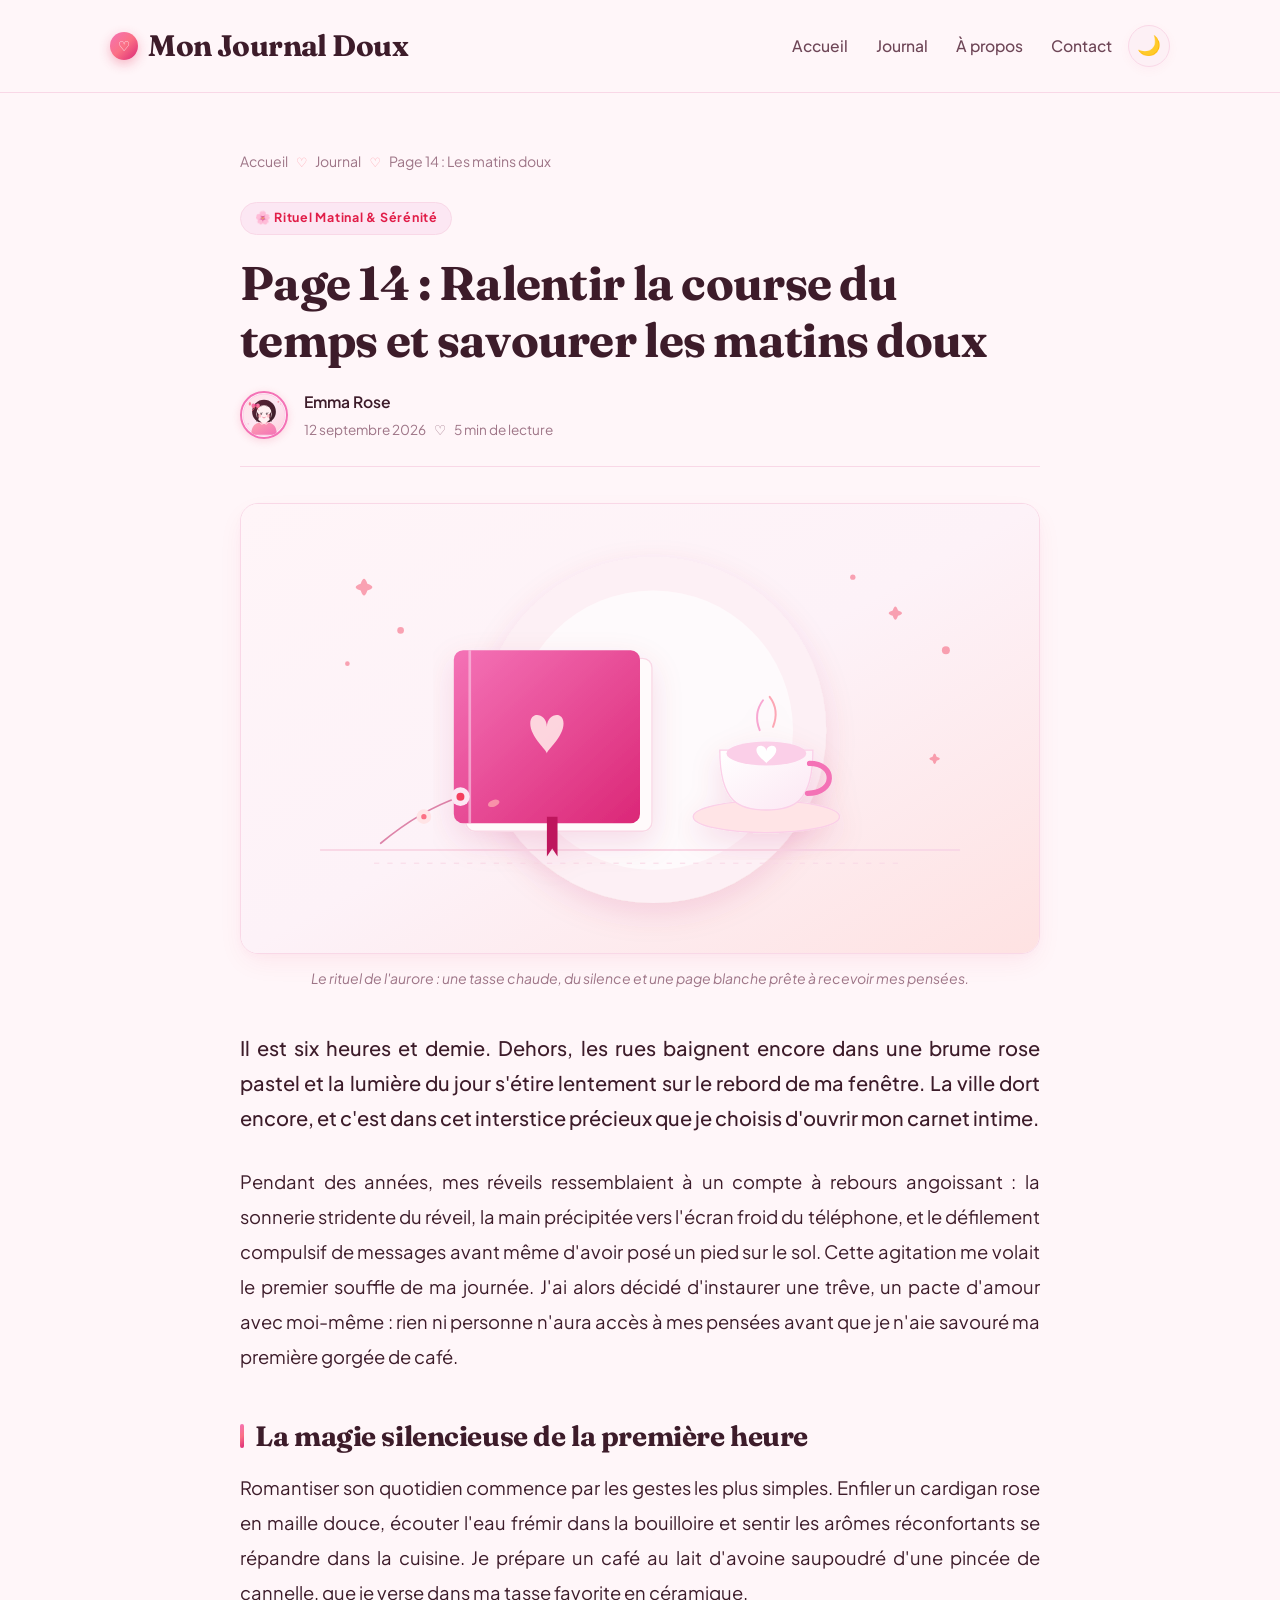
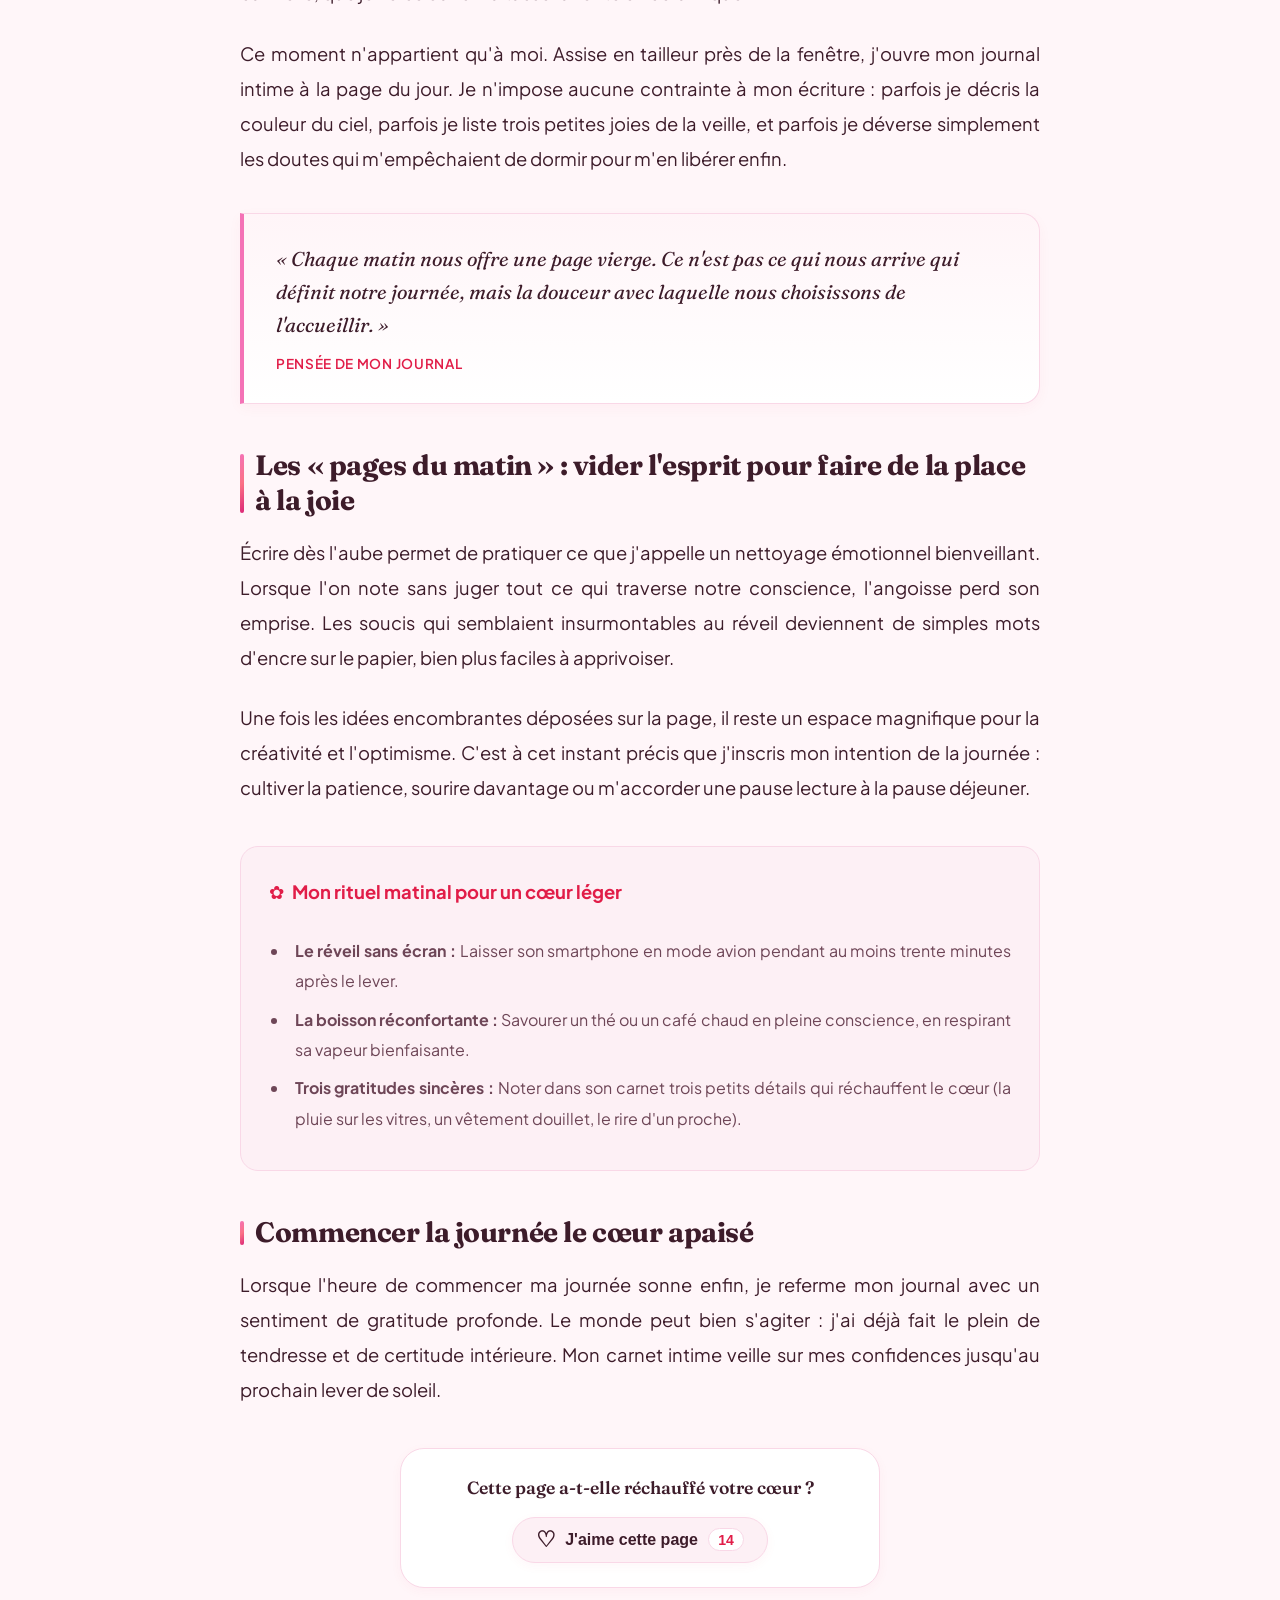
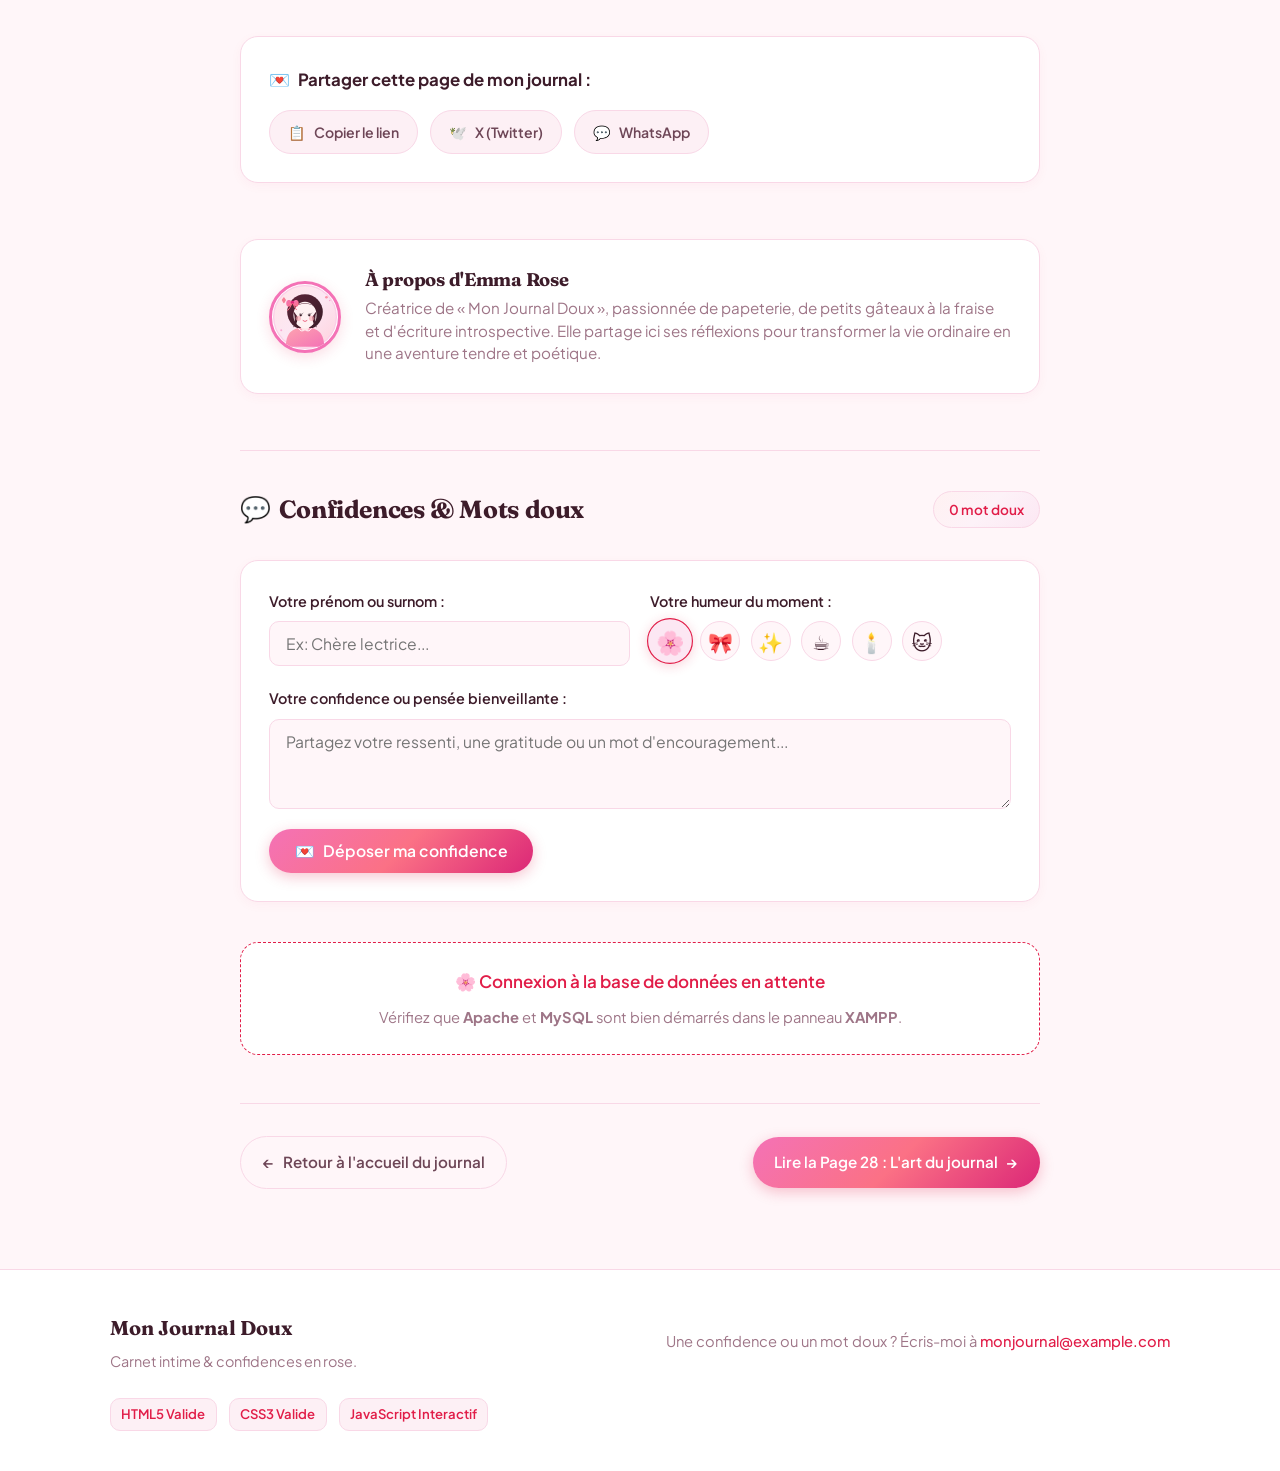
==== commit 98546266: "Partie3:PHP" ====
--- a/pages/article-1.html
+++ b/pages/article-1.html
@@ -7,7 +7,7 @@
   <meta name="description" content="Page 14 de Mon Journal Doux : savourer la quiétude du matin, préparer son latte chaud et prendre le temps d'écrire avant le réveil du monde.">
   <title>Page 14 : Ralentir la course du temps et savourer les matins doux – Mon Journal Doux</title>
 
-  <!-- Script anti-flash pour le mode sombre -->
+  <!-- Script mode sombre -->
   <script>
     (function () {
       try {
@@ -19,7 +19,7 @@
     })();
   </script>
 
-  <!-- Google Fonts : Fraunces & Plus Jakarta Sans -->
+  <!-- Google Fonts -->
   <link rel="preconnect" href="https://fonts.googleapis.com">
   <link rel="preconnect" href="https://fonts.gstatic.com" crossorigin>
   <link href="https://fonts.googleapis.com/css2?family=Fraunces:ital,opsz,wght@0,9..144,600;0,9..144,700;1,9..144,400&amp;family=Plus+Jakarta+Sans:wght@400;500;600;700&amp;display=swap" rel="stylesheet">
@@ -92,7 +92,7 @@
         <figcaption>Le rituel de l'aurore : une tasse chaude, du silence et une page blanche prête à recevoir mes pensées.</figcaption>
       </figure>
 
-      <!-- Corps du texte (Formaté en texte justifié avec césures) -->
+      <!-- Corps du texte -->
       <div class="article-text">
         <p class="lead">
           Il est six heures et demie. Dehors, les rues baignent encore dans une brume rose pastel et la lumière du jour s'étire lentement sur le rebord de ma fenêtre. La ville dort encore, et c'est dans cet interstice précieux que je choisis d'ouvrir mon carnet intime.
@@ -141,6 +141,18 @@
         </p>
       </div>
 
+      <!-- Mention J'aime globale de l'article (MySQL & PHP) -->
+      <section class="article-like-section" aria-label="Aimer cette page du journal">
+        <div class="article-like-card">
+          <p class="article-like-prompt">Cette page a-t-elle réchauffé votre cœur ?</p>
+          <button id="article-global-like-btn" class="article-global-like-btn" type="button" aria-pressed="false" data-slug="article-1" title="Aimer cette page de mon journal">
+            <span class="like-heart" aria-hidden="true">♡</span>
+            <span class="like-label">J'aime cette page</span>
+            <span id="article-likes-count" class="like-count">14</span>
+          </button>
+        </div>
+      </section>
+
       <!-- Partage sur les réseaux sociaux -->
       <section class="share-section" aria-label="Partager cette page">
         <p class="share-title"><span aria-hidden="true">💌</span> Partager cette page de mon journal :</p>
@@ -169,14 +181,14 @@
         </div>
       </div>
 
-      <!-- Section Commentaires interactive -->
+      <!-- Section Commentaires -->
       <section id="comments-section" class="comments-section" aria-label="Confidences et commentaires">
         <div class="comments-header">
           <h2><span aria-hidden="true">💬</span> Confidences &amp; Mots doux</h2>
           <span id="comments-count-badge" class="comments-count-badge">Chargement...</span>
         </div>
 
-        <!-- Formulaire de dépôt de commentaire -->
+        <!-- Formulaire  de commentaire -->
         <form id="comment-form" class="comment-form">
           <div class="form-row">
             <div class="form-group">
--- a/style.css
+++ b/style.css
@@ -1542,6 +1542,134 @@
   transition: opacity 0.25s ease, transform 0.25s ease;
 }
 
+/* ===== Mention J'aime globale sur l'article (MySQL & PHP) ===== */
+.article-like-section {
+  margin: 2.5rem 0 2rem;
+  display: flex;
+  justify-content: center;
+}
+
+.article-like-card {
+  background: var(--bg-surface);
+  border: 1.5px solid var(--border-light);
+  border-radius: var(--radius-lg);
+  padding: 1.5rem 2rem;
+  text-align: center;
+  box-shadow: var(--shadow-sm);
+  display: flex;
+  flex-direction: column;
+  align-items: center;
+  gap: 0.85rem;
+  width: 100%;
+  max-width: 480px;
+  transition: all var(--transition-fast);
+}
+
+.article-like-card:hover {
+  border-color: var(--accent-pink);
+  box-shadow: var(--shadow-md);
+}
+
+.article-like-prompt {
+  font-family: var(--font-title);
+  font-size: 1.1rem;
+  font-weight: 600;
+  color: var(--ink-primary);
+  margin: 0;
+}
+
+.article-global-like-btn {
+  background: var(--bg-subtle);
+  border: 1.5px solid var(--border-light);
+  color: var(--ink-primary);
+  padding: 0.65rem 1.4rem;
+  border-radius: var(--radius-full);
+  font-size: 1rem;
+  font-weight: 600;
+  cursor: pointer;
+  display: inline-flex;
+  align-items: center;
+  gap: 0.6rem;
+  transition: all var(--transition-fast);
+  box-shadow: var(--shadow-sm);
+  user-select: none;
+}
+
+.article-global-like-btn:hover {
+  transform: translateY(-2px) scale(1.02);
+  border-color: var(--accent-rose);
+  color: var(--accent-rose);
+  background: #fff1f2;
+}
+
+[data-theme="dark"] .article-global-like-btn:hover {
+  background: #3b1626;
+  color: #fda4af;
+}
+
+.article-global-like-btn .like-heart {
+  font-size: 1.35rem;
+  line-height: 1;
+  transition: transform 0.25s cubic-bezier(0.175, 0.885, 0.32, 1.275);
+}
+
+.article-global-like-btn .like-count {
+  background: var(--bg-surface);
+  color: var(--accent-rose);
+  border: 1px solid var(--border-light);
+  padding: 0.15rem 0.6rem;
+  border-radius: var(--radius-full);
+  font-size: 0.88rem;
+  font-weight: 700;
+}
+
+/* État actif (aimé) */
+.article-global-like-btn.liked {
+  background: var(--gradient-accent);
+  color: #ffffff;
+  border-color: transparent;
+  box-shadow: 0 4px 16px rgba(225, 29, 72, 0.35);
+}
+
+.article-global-like-btn.liked .like-heart {
+  transform: scale(1.2);
+  animation: heartBeat 0.5s ease-in-out;
+}
+
+.article-global-like-btn.liked .like-count {
+  background: rgba(255, 255, 255, 0.25);
+  color: #ffffff;
+  border-color: transparent;
+}
+
+@keyframes heartBeat {
+  0% { transform: scale(1); }
+  25% { transform: scale(1.35); }
+  50% { transform: scale(0.95); }
+  75% { transform: scale(1.15); }
+  100% { transform: scale(1.2); }
+}
+
+/* Badge de likes sur les cartes de la page d'accueil */
+.card-likes-badge {
+  display: inline-flex;
+  align-items: center;
+  gap: 0.3rem;
+  font-size: 0.85rem;
+  font-weight: 600;
+  color: var(--ink-muted);
+  background: var(--bg-subtle);
+  border: 1px solid var(--border-light);
+  padding: 0.2rem 0.55rem;
+  border-radius: var(--radius-full);
+  transition: all var(--transition-fast);
+}
+
+.card-likes-badge .card-like-icon {
+  color: var(--accent-rose);
+  font-size: 0.95rem;
+}
+
 /* ===== Paliers Tablette : 600px et plus ===== */
 @media (min-width: 600px) {
   .header-container,
